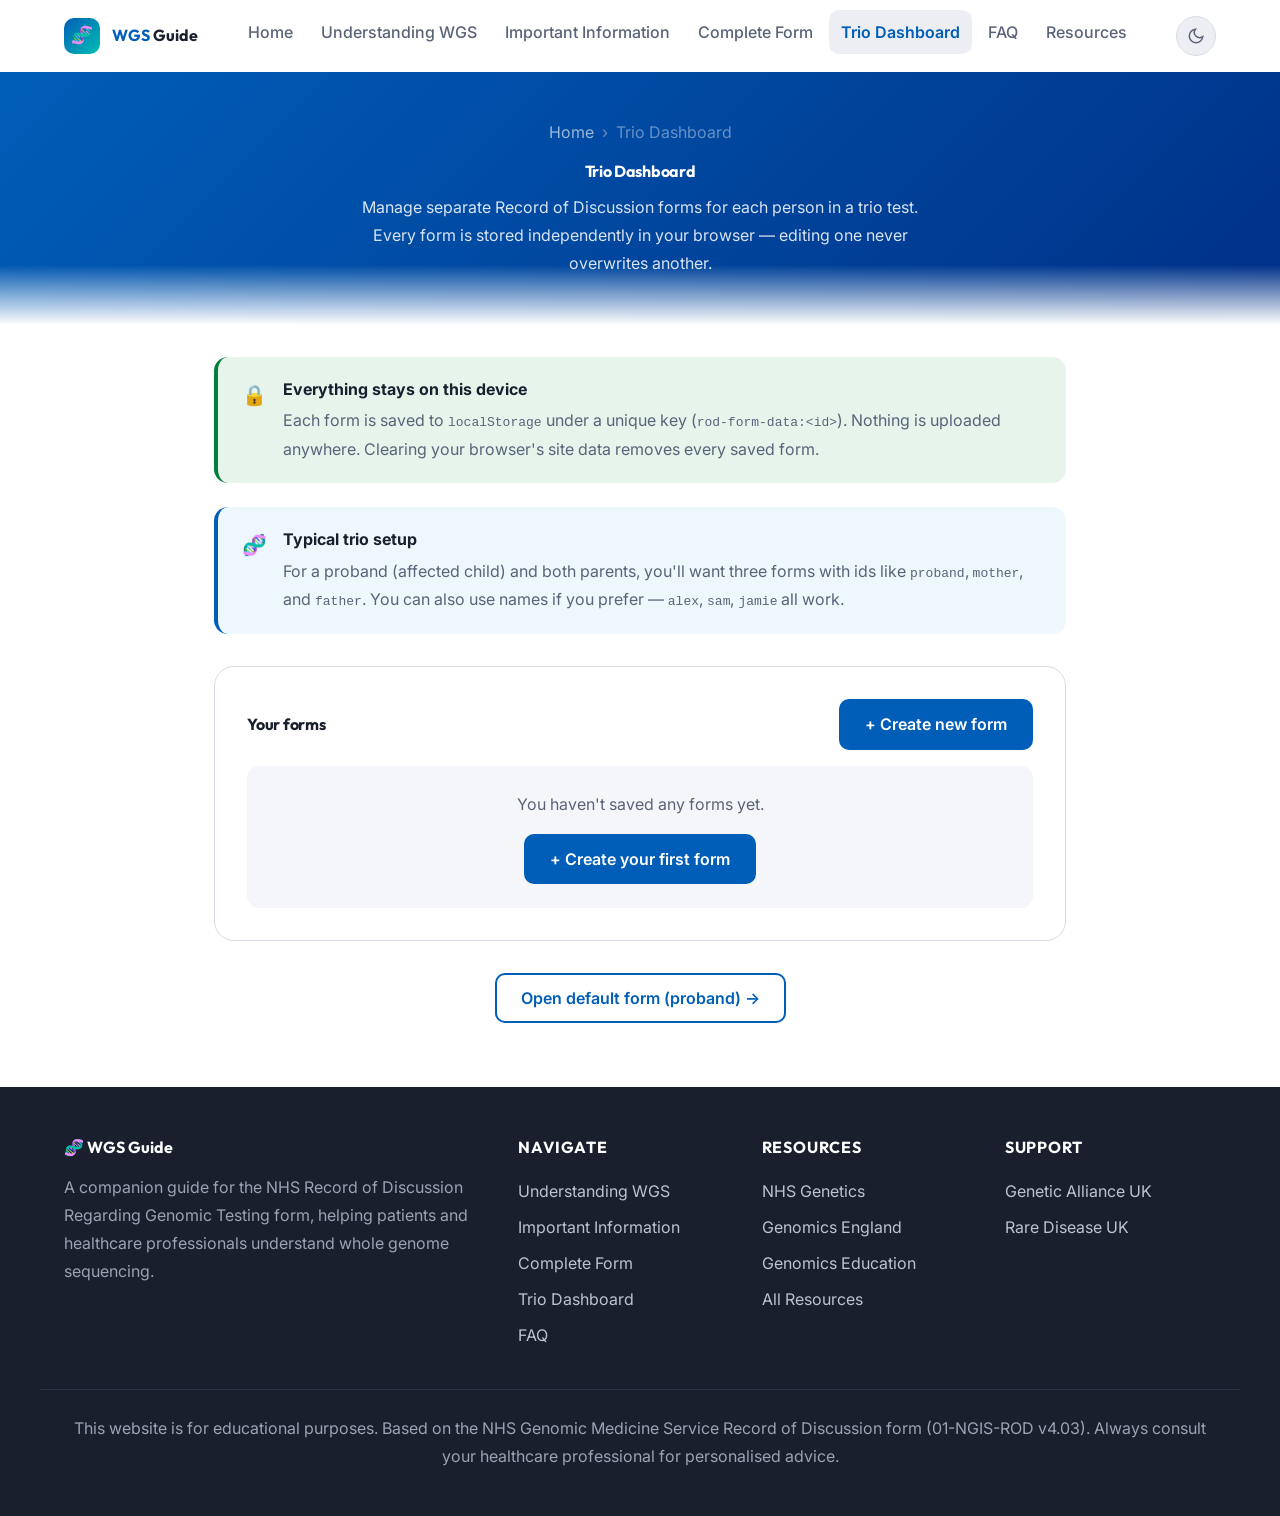
==== dashboard.html @ 75a2439d "Add trio dashboard with namespaced per-form localStorage Previously each family member's Record of D" ====
<!DOCTYPE html>
<html lang="en">
<head>
  <meta charset="UTF-8">
  <meta name="viewport" content="width=device-width, initial-scale=1.0">
  <title>Trio Dashboard — WGS Guide</title>
  <meta name="description" content="Manage multiple Record of Discussion forms for a trio test. Each family member can have their own independent form stored only in your browser.">
  <link rel="stylesheet" href="css/design-system.css">
  <link rel="stylesheet" href="css/components.css">
  <link rel="stylesheet" href="css/pages.css">
  <link rel="icon" type="image/svg+xml" href="data:image/svg+xml,<svg xmlns='http://www.w3.org/2000/svg' viewBox='0 0 100 100'><text y='.9em' font-size='90'>🧬</text></svg>">
</head>
<body>
  <a href="#main" class="skip-to-content">Skip to main content</a>
  <div id="site-nav"></div>

  <main id="main">
    <div class="page-header">
      <div class="page-header__content">
        <div class="breadcrumb"><a href="index.html">Home</a><span>›</span><span>Trio Dashboard</span></div>
        <h1>Trio Dashboard</h1>
        <p>Manage separate Record of Discussion forms for each person in a trio test. Every form is stored independently in your browser — editing one never overwrites another.</p>
      </div>
    </div>

    <div class="container" style="padding-top:var(--space-8);padding-bottom:var(--space-16);max-width:900px">

      <div class="alert alert--success mb-6">
        <div class="alert__icon">🔒</div>
        <div class="alert__content">
          <div class="alert__title">Everything stays on this device</div>
          <p class="alert__text" style="margin-bottom:0">Each form is saved to <code>localStorage</code> under a unique key (<code>rod-form-data:&lt;id&gt;</code>). Nothing is uploaded anywhere. Clearing your browser's site data removes every saved form.</p>
        </div>
      </div>

      <div class="alert alert--info mb-6">
        <div class="alert__icon">🧬</div>
        <div class="alert__content">
          <div class="alert__title">Typical trio setup</div>
          <p class="alert__text" style="margin-bottom:0">For a proband (affected child) and both parents, you'll want three forms with ids like <code>proband</code>, <code>mother</code>, and <code>father</code>. You can also use names if you prefer — <code>alex</code>, <code>sam</code>, <code>jamie</code> all work.</p>
        </div>
      </div>

      <div class="form-section" style="margin-top:var(--space-8)">
        <div style="display:flex;justify-content:space-between;align-items:center;flex-wrap:wrap;gap:var(--space-4);margin-bottom:var(--space-4)">
          <h2 style="margin:0">Your forms</h2>
          <button class="btn btn--primary" id="create-form-btn">+ Create new form</button>
        </div>

        <div id="dashboard-empty" style="display:none;padding:var(--space-6);background:var(--surface-secondary);border-radius:12px;text-align:center">
          <p style="margin-bottom:var(--space-4);color:var(--text-secondary)">You haven't saved any forms yet.</p>
          <button class="btn btn--primary" id="create-form-btn-empty">+ Create your first form</button>
        </div>

        <div id="dashboard-list" class="dashboard-list"></div>
      </div>

      <div style="margin-top:var(--space-8);text-align:center">
        <a href="form.html" class="btn btn--secondary">Open default form (proband) →</a>
      </div>
    </div>
  </main>

  <div id="site-footer"></div>

  <script src="js/chrome.js"></script>
  <script src="js/app.js"></script>
  <script src="js/persistence.js"></script>
  <script src="js/dashboard.js"></script>
</body>
</html>
---- css/design-system.css ----
/* WGS Record of Discussion — Design System */
@import url('https://fonts.googleapis.com/css2?family=Inter:wght@300;400;500;600;700&family=Outfit:wght@400;500;600;700;800&display=swap');

:root {
  --color-primary-900:#001141;--color-primary-800:#003087;--color-primary-700:#004098;
  --color-primary-600:#005EB8;--color-primary-500:#0072CE;--color-primary-400:#41B6E6;
  --color-primary-300:#7FCBEA;--color-primary-200:#B2DFF0;--color-primary-100:#D9F0F8;
  --color-primary-50:#EDF7FC;
  --color-secondary-600:#009E94;--color-secondary-500:#00BFB3;--color-secondary-400:#33CFC5;
  --color-secondary-200:#99EFE9;--color-secondary-100:#CCF7F4;--color-secondary-50:#E6FBF9;
  --color-success:#007F3B;--color-success-bg:#E6F4EC;
  --color-warning:#FFB81C;--color-warning-bg:#FFF8E6;
  --color-danger:#D5281B;--color-danger-bg:#FBEAE9;
  --color-info:#005EB8;--color-info-bg:#EDF7FC;
  --color-neutral-950:#0B0F19;--color-neutral-900:#1A1F2E;--color-neutral-800:#2D3348;
  --color-neutral-700:#424A60;--color-neutral-600:#5A6378;--color-neutral-500:#768192;
  --color-neutral-400:#9AA3B2;--color-neutral-300:#BCC3CF;--color-neutral-200:#D8DCE5;
  --color-neutral-100:#ECEEF3;--color-neutral-50:#F5F6F9;--color-neutral-25:#FAFAFC;
  --surface-primary:#FFFFFF;--surface-secondary:var(--color-neutral-50);
  --surface-tertiary:var(--color-neutral-100);
  --surface-glass:rgba(255,255,255,0.72);--surface-glass-border:rgba(255,255,255,0.3);
  --surface-overlay:rgba(11,15,25,0.5);
  --text-primary:var(--color-neutral-900);--text-secondary:var(--color-neutral-600);
  --text-tertiary:var(--color-neutral-500);--text-inverse:#FFFFFF;
  --text-link:var(--color-primary-600);--text-link-hover:var(--color-primary-800);
  --font-heading:'Outfit',system-ui,-apple-system,sans-serif;
  --font-body:'Inter',system-ui,-apple-system,sans-serif;
  --text-xs:clamp(0.7rem,0.66rem+0.2vw,0.75rem);
  --text-sm:clamp(0.8rem,0.74rem+0.3vw,0.875rem);
  --text-base:clamp(0.9rem,0.84rem+0.3vw,1rem);
  --text-lg:clamp(1rem,0.92rem+0.4vw,1.125rem);
  --text-xl:clamp(1.15rem,1.02rem+0.65vw,1.25rem);
  --text-2xl:clamp(1.3rem,1.1rem+1vw,1.5rem);
  --text-3xl:clamp(1.6rem,1.3rem+1.5vw,1.875rem);
  --text-4xl:clamp(2rem,1.5rem+2.5vw,2.5rem);
  --text-5xl:clamp(2.4rem,1.6rem+4vw,3.5rem);
  --leading-tight:1.2;--leading-snug:1.35;--leading-normal:1.6;--leading-relaxed:1.75;
  --space-1:0.25rem;--space-2:0.5rem;--space-3:0.75rem;--space-4:1rem;
  --space-5:1.25rem;--space-6:1.5rem;--space-8:2rem;--space-10:2.5rem;
  --space-12:3rem;--space-16:4rem;--space-20:5rem;--space-24:6rem;
  --radius-sm:6px;--radius-md:10px;--radius-lg:14px;--radius-xl:20px;
  --radius-2xl:28px;--radius-full:9999px;
  --shadow-sm:0 1px 3px rgba(11,15,25,0.08),0 1px 2px rgba(11,15,25,0.04);
  --shadow-md:0 4px 6px -1px rgba(11,15,25,0.08),0 2px 4px rgba(11,15,25,0.04);
  --shadow-lg:0 10px 15px -3px rgba(11,15,25,0.08),0 4px 6px rgba(11,15,25,0.04);
  --shadow-xl:0 20px 25px -5px rgba(11,15,25,0.1),0 8px 10px rgba(11,15,25,0.04);
  --shadow-glow:0 0 30px rgba(0,94,184,0.15);
  --shadow-glow-teal:0 0 30px rgba(0,191,179,0.15);
  --ease-out:cubic-bezier(0.16,1,0.3,1);--ease-spring:cubic-bezier(0.34,1.56,0.64,1);
  --duration-fast:150ms;--duration-normal:250ms;--duration-slow:400ms;--duration-slower:600ms;
  --z-sticky:20;--z-fixed:30;--z-overlay:40;--z-modal:50;--z-toast:60;
  --container-xl:1200px;--container-md:768px;--container-2xl:1400px;
  --nav-height:72px;
}

[data-theme="dark"]{
  --surface-primary:var(--color-neutral-950);--surface-secondary:var(--color-neutral-900);
  --surface-tertiary:var(--color-neutral-800);
  --surface-glass:rgba(26,31,46,0.8);--surface-glass-border:rgba(66,74,96,0.4);
  --text-primary:var(--color-neutral-50);--text-secondary:var(--color-neutral-400);
  --text-tertiary:var(--color-neutral-500);
  --text-link:var(--color-primary-400);--text-link-hover:var(--color-primary-300);
  --shadow-lg:0 10px 15px -3px rgba(0,0,0,0.3),0 4px 6px rgba(0,0,0,0.2);
  --shadow-xl:0 20px 25px -5px rgba(0,0,0,0.4),0 8px 10px rgba(0,0,0,0.2);
  --shadow-glow:0 0 40px rgba(65,182,230,0.15);
  --color-success-bg:rgba(0,127,59,0.15);--color-warning-bg:rgba(255,184,28,0.12);
  --color-danger-bg:rgba(213,40,27,0.12);--color-info-bg:rgba(0,94,184,0.12);
}

*,*::before,*::after{box-sizing:border-box;margin:0;padding:0}
html{scroll-behavior:smooth;-webkit-text-size-adjust:100%;scroll-padding-top:calc(var(--nav-height)+var(--space-4))}
body{font-family:var(--font-body);font-size:var(--text-base);line-height:var(--leading-normal);
  color:var(--text-primary);background:var(--surface-primary);-webkit-font-smoothing:antialiased;
  min-height:100vh;overflow-x:hidden;transition:background var(--duration-slow) var(--ease-out),color var(--duration-slow) var(--ease-out)}

h1,h2,h3,h4,h5,h6{font-family:var(--font-heading);line-height:var(--leading-tight);font-weight:700}
h1{font-size:var(--text-5xl);letter-spacing:-0.02em}
h2{font-size:var(--text-4xl);letter-spacing:-0.015em}
h3{font-size:var(--text-3xl);letter-spacing:-0.01em}
h4{font-size:var(--text-2xl)}h5{font-size:var(--text-xl)}
h6{font-size:var(--text-lg);font-weight:600}
p{margin-bottom:var(--space-4);line-height:var(--leading-relaxed)}
a{color:var(--text-link);text-decoration:none;transition:color var(--duration-fast) var(--ease-out)}
a:hover{color:var(--text-link-hover);text-decoration:underline}
a:focus-visible{outline:3px solid var(--color-primary-400);outline-offset:2px;border-radius:var(--radius-sm)}
strong,b{font-weight:600}small{font-size:var(--text-sm)}
ul,ol{padding-left:var(--space-6);margin-bottom:var(--space-4)}
li{margin-bottom:var(--space-2);line-height:var(--leading-relaxed)}
img{max-width:100%;height:auto;display:block}

.container{width:100%;max-width:var(--container-xl);margin:0 auto;padding:0 var(--space-6)}
.container--narrow{max-width:var(--container-md)}
.section{padding:var(--space-16) 0}.section--lg{padding:var(--space-24) 0}
.section--sm{padding:var(--space-8) 0}
.flex{display:flex}.flex-col{flex-direction:column}.flex-wrap{flex-wrap:wrap}
.items-center{align-items:center}.justify-center{justify-content:center}
.justify-between{justify-content:space-between}
.gap-2{gap:var(--space-2)}.gap-3{gap:var(--space-3)}.gap-4{gap:var(--space-4)}
.gap-6{gap:var(--space-6)}.gap-8{gap:var(--space-8)}
.grid{display:grid}.grid-2{grid-template-columns:repeat(2,1fr)}
.grid-3{grid-template-columns:repeat(3,1fr)}.grid-4{grid-template-columns:repeat(4,1fr)}
@media(max-width:768px){.grid-2,.grid-3,.grid-4{grid-template-columns:1fr}}
@media(min-width:769px) and (max-width:1024px){.grid-3,.grid-4{grid-template-columns:repeat(2,1fr)}}
.text-center{text-align:center}.text-muted{color:var(--text-secondary)}
.text-accent{color:var(--color-primary-600)}
[data-theme="dark"] .text-accent{color:var(--color-primary-400)}
.mt-4{margin-top:var(--space-4)}.mt-6{margin-top:var(--space-6)}.mt-8{margin-top:var(--space-8)}
.mb-2{margin-bottom:var(--space-2)}.mb-4{margin-bottom:var(--space-4)}
.mb-6{margin-bottom:var(--space-6)}.mb-8{margin-bottom:var(--space-8)}
.sr-only{position:absolute;width:1px;height:1px;padding:0;margin:-1px;overflow:hidden;clip:rect(0,0,0,0);white-space:nowrap;border-width:0}

::selection{background:var(--color-primary-200);color:var(--color-primary-900)}
[data-theme="dark"] ::selection{background:var(--color-primary-800);color:var(--color-primary-100)}

@keyframes fadeInUp{from{opacity:0;transform:translateY(20px)}to{opacity:1;transform:translateY(0)}}
@keyframes fadeIn{from{opacity:0}to{opacity:1}}
@keyframes scaleIn{from{opacity:0;transform:scale(0.95)}to{opacity:1;transform:scale(1)}}
@keyframes pulse{0%,100%{opacity:1}50%{opacity:0.5}}
@keyframes float{0%,100%{transform:translateY(0)}50%{transform:translateY(-8px)}}
@keyframes spin{from{transform:rotate(0deg)}to{transform:rotate(360deg)}}

.animate-on-scroll{opacity:0;transform:translateY(24px);transition:opacity var(--duration-slower) var(--ease-out),transform var(--duration-slower) var(--ease-out)}
.animate-on-scroll.is-visible{opacity:1;transform:translateY(0)}
.animate-on-scroll.delay-1{transition-delay:100ms}.animate-on-scroll.delay-2{transition-delay:200ms}
.animate-on-scroll.delay-3{transition-delay:300ms}.animate-on-scroll.delay-4{transition-delay:400ms}

.skip-to-content{position:absolute;top:-100%;left:var(--space-4);padding:var(--space-3) var(--space-6);
  background:var(--color-primary-600);color:var(--text-inverse);font-weight:600;
  border-radius:0 0 var(--radius-md) var(--radius-md);z-index:var(--z-toast);transition:top var(--duration-fast) var(--ease-out)}
.skip-to-content:focus{top:0;outline:none}

@media print{
  body{background:white;color:black;font-size:11pt}
  .nav,.theme-toggle,.skip-to-content,footer{display:none!important}
  .container{max-width:100%;padding:0}.section{padding:1rem 0}
}

/* Respect users who have asked the OS to reduce motion. */
@media (prefers-reduced-motion: reduce){
  *,*::before,*::after{
    animation-duration:0.001ms!important;
    animation-iteration-count:1!important;
    transition-duration:0.001ms!important;
    scroll-behavior:auto!important;
  }
  .animate-on-scroll{opacity:1!important;transform:none!important}
  .hero__particle,.dna-strand{animation:none!important}
  .hero__particles{display:none}
}
---- css/components.css ----
/* WGS Record of Discussion — Component Styles */

/* ============ NAVIGATION ============ */
.nav{position:sticky;top:0;z-index:var(--z-sticky);background:var(--surface-glass);
  backdrop-filter:blur(20px);-webkit-backdrop-filter:blur(20px);
  border-bottom:1px solid var(--surface-glass-border);height:var(--nav-height);
  transition:background var(--duration-normal) var(--ease-out),box-shadow var(--duration-normal) var(--ease-out)}
.nav.scrolled{box-shadow:var(--shadow-md)}
.nav__inner{display:flex;align-items:center;justify-content:space-between;height:100%;
  max-width:var(--container-xl);margin:0 auto;padding:0 var(--space-6)}
.nav__brand{display:flex;align-items:center;gap:var(--space-3);text-decoration:none}
.nav__brand-icon{width:36px;height:36px;background:linear-gradient(135deg,var(--color-primary-600),var(--color-secondary-500));
  border-radius:var(--radius-md);display:flex;align-items:center;justify-content:center;color:white;font-weight:800;font-size:1.1rem;font-family:var(--font-heading)}
.nav__brand-text{font-family:var(--font-heading);font-weight:700;font-size:var(--text-lg);color:var(--text-primary)}
.nav__brand-text span{color:var(--color-primary-600)}
[data-theme="dark"] .nav__brand-text span{color:var(--color-primary-400)}
.nav__links{display:flex;align-items:center;gap:var(--space-1);list-style:none;margin:0;padding:0}
.nav__link{display:block;padding:var(--space-2) var(--space-3);color:var(--text-secondary);
  font-size:var(--text-sm);font-weight:500;border-radius:var(--radius-md);
  transition:all var(--duration-fast) var(--ease-out);text-decoration:none}
.nav__link:hover,.nav__link.active{color:var(--text-primary);background:var(--surface-tertiary);text-decoration:none}
.nav__link.active{color:var(--color-primary-600);font-weight:600}
[data-theme="dark"] .nav__link.active{color:var(--color-primary-400)}
.nav__actions{display:flex;align-items:center;gap:var(--space-3)}
.nav__hamburger{display:none;background:none;border:none;cursor:pointer;padding:var(--space-2);
  color:var(--text-primary);border-radius:var(--radius-md)}
.nav__hamburger svg{width:24px;height:24px}
@media(max-width:768px){
  .nav__links{position:fixed;top:var(--nav-height);left:0;right:0;bottom:0;background:var(--surface-primary);
    flex-direction:column;padding:var(--space-6);gap:var(--space-2);
    transform:translateX(100%);transition:transform var(--duration-normal) var(--ease-out);z-index:var(--z-overlay)}
  .nav__links.open{transform:translateX(0)}
  .nav__link{font-size:var(--text-lg);padding:var(--space-3) var(--space-4)}
  .nav__hamburger{display:flex}
}

/* ============ THEME TOGGLE ============ */
.theme-toggle{background:var(--surface-tertiary);border:1px solid var(--color-neutral-200);
  border-radius:var(--radius-full);padding:var(--space-2);cursor:pointer;display:flex;align-items:center;
  justify-content:center;width:40px;height:40px;transition:all var(--duration-fast) var(--ease-out);color:var(--text-secondary)}
.theme-toggle:hover{background:var(--color-primary-100);color:var(--color-primary-600);border-color:var(--color-primary-200)}
[data-theme="dark"] .theme-toggle{border-color:var(--color-neutral-700)}
[data-theme="dark"] .theme-toggle:hover{background:var(--color-primary-900);color:var(--color-primary-400);border-color:var(--color-primary-800)}
.theme-toggle svg{width:18px;height:18px}
.theme-toggle .icon-sun{display:none}
.theme-toggle .icon-moon{display:block}
[data-theme="dark"] .theme-toggle .icon-sun{display:block}
[data-theme="dark"] .theme-toggle .icon-moon{display:none}

/* ============ BUTTONS ============ */
.btn{display:inline-flex;align-items:center;justify-content:center;gap:var(--space-2);
  font-family:var(--font-body);font-weight:600;font-size:var(--text-sm);
  padding:var(--space-3) var(--space-6);border-radius:var(--radius-md);border:2px solid transparent;
  cursor:pointer;text-decoration:none;transition:all var(--duration-normal) var(--ease-out);
  line-height:1.4;white-space:nowrap}
.btn:hover{text-decoration:none;transform:translateY(-1px)}
.btn:active{transform:translateY(0)}
.btn svg{width:18px;height:18px;flex-shrink:0}
.btn--primary{background:var(--color-primary-600);color:var(--text-inverse);border-color:var(--color-primary-600)}
.btn--primary:hover{background:var(--color-primary-700);border-color:var(--color-primary-700);box-shadow:var(--shadow-lg),var(--shadow-glow);color:white}
.btn--secondary{background:transparent;color:var(--color-primary-600);border-color:var(--color-primary-600)}
.btn--secondary:hover{background:var(--color-primary-50);color:var(--color-primary-700)}
[data-theme="dark"] .btn--secondary{color:var(--color-primary-400);border-color:var(--color-primary-400)}
[data-theme="dark"] .btn--secondary:hover{background:rgba(0,94,184,0.15)}
.btn--ghost{background:transparent;color:var(--text-secondary);border-color:transparent}
.btn--ghost:hover{color:var(--text-primary);background:var(--surface-tertiary)}
.btn--danger{background:var(--color-danger);color:white;border-color:var(--color-danger)}
.btn--danger:hover{background:#b81f14;border-color:#b81f14}
.btn--lg{padding:var(--space-4) var(--space-8);font-size:var(--text-base);border-radius:var(--radius-lg)}
.btn--sm{padding:var(--space-2) var(--space-4);font-size:var(--text-xs)}
.btn--icon{width:40px;height:40px;padding:0;border-radius:var(--radius-md)}
.btn--block{width:100%}

/* ============ CARDS ============ */
.card{background:var(--surface-primary);border:1px solid var(--color-neutral-200);
  border-radius:var(--radius-lg);padding:var(--space-6);transition:all var(--duration-normal) var(--ease-out)}
.card:hover{box-shadow:var(--shadow-lg);transform:translateY(-2px)}
[data-theme="dark"] .card{border-color:var(--color-neutral-800)}
.card--glass{background:var(--surface-glass);backdrop-filter:blur(16px);-webkit-backdrop-filter:blur(16px);
  border:1px solid var(--surface-glass-border)}
.card--interactive{cursor:pointer}
.card--interactive:hover{border-color:var(--color-primary-400);box-shadow:var(--shadow-lg),var(--shadow-glow)}
.card__icon{width:48px;height:48px;border-radius:var(--radius-md);display:flex;align-items:center;
  justify-content:center;font-size:1.5rem;margin-bottom:var(--space-4)}
.card__icon--blue{background:var(--color-primary-100);color:var(--color-primary-600)}
.card__icon--teal{background:var(--color-secondary-100);color:var(--color-secondary-600)}
.card__icon--amber{background:var(--color-warning-bg);color:var(--color-warning)}
.card__icon--red{background:var(--color-danger-bg);color:var(--color-danger)}
[data-theme="dark"] .card__icon--blue{background:rgba(0,94,184,0.2)}
[data-theme="dark"] .card__icon--teal{background:rgba(0,191,179,0.2)}
.card__title{font-family:var(--font-heading);font-size:var(--text-xl);font-weight:700;margin-bottom:var(--space-2)}
.card__desc{color:var(--text-secondary);font-size:var(--text-sm);line-height:var(--leading-relaxed);margin-bottom:0}

/* ============ ACCORDION ============ */
.accordion{border:1px solid var(--color-neutral-200);border-radius:var(--radius-lg);overflow:hidden;
  margin-bottom:var(--space-4);transition:border-color var(--duration-normal) var(--ease-out)}
[data-theme="dark"] .accordion{border-color:var(--color-neutral-800)}
.accordion.open{border-color:var(--color-primary-400);box-shadow:var(--shadow-glow)}
.accordion__header{display:flex;align-items:center;justify-content:space-between;padding:var(--space-5) var(--space-6);
  cursor:pointer;background:var(--surface-secondary);border:none;width:100%;text-align:left;
  font-family:var(--font-body);font-size:var(--text-base);font-weight:600;color:var(--text-primary);
  transition:background var(--duration-fast) var(--ease-out);gap:var(--space-4)}
.accordion__header:hover{background:var(--surface-tertiary)}
.accordion__chevron{width:20px;height:20px;transition:transform var(--duration-normal) var(--ease-out);
  flex-shrink:0;color:var(--text-tertiary)}
.accordion.open .accordion__chevron{transform:rotate(180deg);color:var(--color-primary-600)}
.accordion__body{max-height:0;overflow:hidden;transition:max-height var(--duration-slow) var(--ease-out)}
.accordion.open .accordion__body{max-height:2000px}
.accordion__content{padding:var(--space-4) var(--space-6) var(--space-6);color:var(--text-secondary);
  line-height:var(--leading-relaxed);font-size:var(--text-sm)}
.accordion__content p:last-child{margin-bottom:0}
.accordion__number{width:32px;height:32px;border-radius:var(--radius-full);
  background:var(--color-primary-100);color:var(--color-primary-600);display:flex;
  align-items:center;justify-content:center;font-weight:700;font-size:var(--text-sm);flex-shrink:0}
[data-theme="dark"] .accordion__number{background:rgba(0,94,184,0.2);color:var(--color-primary-400)}

/* ============ ALERT BANNERS ============ */
.alert{display:flex;gap:var(--space-4);padding:var(--space-5) var(--space-6);border-radius:var(--radius-lg);
  border-left:4px solid;margin-bottom:var(--space-6)}
.alert--info{background:var(--color-info-bg);border-color:var(--color-info)}
.alert--warning{background:var(--color-warning-bg);border-color:var(--color-warning)}
.alert--danger{background:var(--color-danger-bg);border-color:var(--color-danger)}
.alert--success{background:var(--color-success-bg);border-color:var(--color-success)}
.alert__icon{font-size:1.25rem;flex-shrink:0;margin-top:2px}
.alert__content{flex:1}
.alert__title{font-weight:700;font-size:var(--text-base);margin-bottom:var(--space-1)}
.alert__text{font-size:var(--text-sm);color:var(--text-secondary);margin-bottom:0}
.alert__text:last-child{margin-bottom:0}

/* ============ VIDEO PLACEHOLDER ============ */
.video-placeholder{position:relative;width:100%;padding-top:56.25%;border-radius:var(--radius-lg);
  overflow:hidden;background:linear-gradient(135deg,var(--color-primary-900),var(--color-neutral-800));
  cursor:pointer;margin:var(--space-4) 0;transition:all var(--duration-normal) var(--ease-out)}
.video-placeholder:hover{box-shadow:var(--shadow-xl);transform:scale(1.01)}
.video-placeholder__overlay{position:absolute;inset:0;display:flex;flex-direction:column;
  align-items:center;justify-content:center;gap:var(--space-3)}
.video-placeholder__play{width:64px;height:64px;border-radius:var(--radius-full);
  background:rgba(255,255,255,0.2);backdrop-filter:blur(8px);display:flex;align-items:center;
  justify-content:center;border:2px solid rgba(255,255,255,0.3);
  transition:all var(--duration-normal) var(--ease-out)}
.video-placeholder:hover .video-placeholder__play{background:var(--color-primary-600);border-color:var(--color-primary-600);transform:scale(1.1)}
.video-placeholder__play svg{width:28px;height:28px;color:white;margin-left:3px}
.video-placeholder__label{color:rgba(255,255,255,0.8);font-size:var(--text-sm);font-weight:500}
.video-placeholder iframe{position:absolute;inset:0;width:100%;height:100%;border:none}

/* ============ STEP INDICATOR ============ */
.steps{display:flex;align-items:center;justify-content:center;gap:0;margin-bottom:var(--space-8);padding:0 var(--space-4)}
.step{display:flex;align-items:center;gap:var(--space-3)}
.step__circle{width:40px;height:40px;border-radius:var(--radius-full);display:flex;align-items:center;
  justify-content:center;font-weight:700;font-size:var(--text-sm);border:2px solid var(--color-neutral-300);
  color:var(--text-tertiary);background:var(--surface-primary);transition:all var(--duration-normal) var(--ease-out);flex-shrink:0}
.step.active .step__circle{border-color:var(--color-primary-600);background:var(--color-primary-600);color:white;box-shadow:var(--shadow-glow)}
.step.completed .step__circle{border-color:var(--color-success);background:var(--color-success);color:white}
.step__label{font-size:var(--text-sm);font-weight:500;color:var(--text-tertiary);
  transition:color var(--duration-normal) var(--ease-out);white-space:nowrap}
.step.active .step__label{color:var(--text-primary);font-weight:600}
.step.completed .step__label{color:var(--color-success)}
.step__connector{width:60px;height:2px;background:var(--color-neutral-200);margin:0 var(--space-2);flex-shrink:0}
.step.completed+.step__connector,.step__connector.completed{background:var(--color-success)}
@media(max-width:640px){.step__label{display:none}.step__connector{width:30px}}

/* ============ FORM ELEMENTS ============ */
.form-group{margin-bottom:var(--space-5)}
.form-label{display:block;font-weight:600;font-size:var(--text-sm);color:var(--text-primary);margin-bottom:var(--space-2)}
.form-label .required{color:var(--color-danger);margin-left:2px}
.form-input,.form-select,.form-textarea{width:100%;padding:var(--space-3) var(--space-4);
  font-family:var(--font-body);font-size:var(--text-base);color:var(--text-primary);
  background:var(--surface-primary);border:2px solid var(--color-neutral-200);
  border-radius:var(--radius-md);transition:all var(--duration-fast) var(--ease-out);outline:none}
.form-input:focus,.form-select:focus,.form-textarea:focus{border-color:var(--color-primary-500);box-shadow:0 0 0 3px var(--color-primary-100)}
[data-theme="dark"] .form-input,[data-theme="dark"] .form-select,[data-theme="dark"] .form-textarea{
  border-color:var(--color-neutral-700);background:var(--color-neutral-900)}
[data-theme="dark"] .form-input:focus,[data-theme="dark"] .form-select:focus{border-color:var(--color-primary-400);box-shadow:0 0 0 3px rgba(65,182,230,0.15)}
.form-input.error,.form-select.error{border-color:var(--color-danger);animation:shake 0.4s ease}
.form-hint{font-size:var(--text-xs);color:var(--text-tertiary);margin-top:var(--space-1)}
.form-error{font-size:var(--text-xs);color:var(--color-danger);margin-top:var(--space-1);display:none}
.form-input.error~.form-error{display:block}
.form-textarea{resize:vertical;min-height:100px}
@keyframes shake{0%,100%{transform:translateX(0)}20%,60%{transform:translateX(-4px)}40%,80%{transform:translateX(4px)}}

/* Checkbox / Radio */
.form-check{display:flex;align-items:flex-start;gap:var(--space-3);cursor:pointer;padding:var(--space-3) 0}
.form-check input[type="checkbox"],.form-check input[type="radio"]{appearance:none;width:22px;height:22px;
  border:2px solid var(--color-neutral-300);border-radius:var(--radius-sm);cursor:pointer;flex-shrink:0;
  position:relative;transition:all var(--duration-fast) var(--ease-out);background:var(--surface-primary);margin-top:1px}
.form-check input[type="radio"]{border-radius:var(--radius-full)}
.form-check input[type="checkbox"]:checked{background:var(--color-primary-600);border-color:var(--color-primary-600)}
.form-check input[type="checkbox"]:checked::after{content:'✓';position:absolute;inset:0;display:flex;
  align-items:center;justify-content:center;color:white;font-size:14px;font-weight:700}
.form-check input[type="radio"]:checked{border-color:var(--color-primary-600);border-width:6px}
.form-check__label{font-size:var(--text-sm);color:var(--text-primary);line-height:var(--leading-relaxed);cursor:pointer}
.form-check__label a{text-decoration:underline}

/* ============ SIGNATURE PAD ============ */
.signature-pad{border:2px dashed var(--color-neutral-300);border-radius:var(--radius-lg);
  padding:var(--space-2);background:var(--surface-secondary);position:relative}
.signature-pad canvas{width:100%;height:150px;cursor:crosshair;border-radius:var(--radius-md);display:block;touch-action:none}
.signature-pad__actions{display:flex;justify-content:flex-end;gap:var(--space-2);margin-top:var(--space-2)}
.signature-pad__label{position:absolute;top:50%;left:50%;transform:translate(-50%,-50%);
  color:var(--text-tertiary);font-size:var(--text-sm);pointer-events:none;transition:opacity var(--duration-fast)}
.signature-pad.has-signature .signature-pad__label{opacity:0}

/* ============ CHAT / FAQ ============ */
.chat{display:flex;flex-direction:column;height:calc(100vh - var(--nav-height) - 200px);min-height:500px;
  border:1px solid var(--color-neutral-200);border-radius:var(--radius-xl);overflow:hidden;background:var(--surface-primary)}
[data-theme="dark"] .chat{border-color:var(--color-neutral-800)}
.chat__messages{flex:1;overflow-y:auto;padding:var(--space-6);display:flex;flex-direction:column;gap:var(--space-4)}
.chat__bubble{max-width:85%;padding:var(--space-4) var(--space-5);border-radius:var(--radius-lg);
  font-size:var(--text-sm);line-height:var(--leading-relaxed);animation:fadeInUp var(--duration-normal) var(--ease-out)}
.chat__bubble--bot{background:var(--surface-secondary);color:var(--text-primary);align-self:flex-start;
  border-bottom-left-radius:var(--radius-sm)}
.chat__bubble--user{background:var(--color-primary-600);color:white;align-self:flex-end;
  border-bottom-right-radius:var(--radius-sm)}
.chat__bubble--bot .chat__source{font-size:var(--text-xs);color:var(--text-tertiary);margin-top:var(--space-2);
  padding-top:var(--space-2);border-top:1px solid var(--color-neutral-200)}
[data-theme="dark"] .chat__bubble--bot .chat__source{border-color:var(--color-neutral-700)}
.chat__typing{display:flex;gap:4px;padding:var(--space-4) var(--space-5);align-self:flex-start}
.chat__typing-dot{width:8px;height:8px;border-radius:50%;background:var(--color-neutral-400);animation:pulse 1.4s infinite}
.chat__typing-dot:nth-child(2){animation-delay:0.2s}
.chat__typing-dot:nth-child(3){animation-delay:0.4s}
.chat__input-area{display:flex;gap:var(--space-3);padding:var(--space-4) var(--space-6);
  border-top:1px solid var(--color-neutral-200);background:var(--surface-secondary)}
[data-theme="dark"] .chat__input-area{border-color:var(--color-neutral-800)}
.chat__input{flex:1;border:2px solid var(--color-neutral-200);border-radius:var(--radius-full);
  padding:var(--space-3) var(--space-5);font-family:var(--font-body);font-size:var(--text-sm);
  color:var(--text-primary);background:var(--surface-primary);outline:none;
  transition:border-color var(--duration-fast)}
.chat__input:focus{border-color:var(--color-primary-500)}
.chat__chips{display:flex;flex-wrap:wrap;gap:var(--space-2);padding:0 var(--space-6) var(--space-4)}
.chat__chip{padding:var(--space-2) var(--space-4);background:var(--color-primary-50);
  color:var(--color-primary-600);border-radius:var(--radius-full);font-size:var(--text-xs);
  font-weight:500;cursor:pointer;border:1px solid var(--color-primary-200);
  transition:all var(--duration-fast) var(--ease-out);white-space:nowrap}
.chat__chip:hover{background:var(--color-primary-100);border-color:var(--color-primary-400)}
[data-theme="dark"] .chat__chip{background:rgba(0,94,184,0.15);border-color:rgba(0,94,184,0.3);color:var(--color-primary-400)}

/* ============ RESOURCE CARD ============ */
.resource-card{display:flex;align-items:flex-start;gap:var(--space-4);padding:var(--space-5);
  border:1px solid var(--color-neutral-200);border-radius:var(--radius-lg);
  transition:all var(--duration-normal) var(--ease-out);text-decoration:none;color:inherit}
.resource-card:hover{border-color:var(--color-primary-400);box-shadow:var(--shadow-md);text-decoration:none;transform:translateY(-2px)}
[data-theme="dark"] .resource-card{border-color:var(--color-neutral-800)}
.resource-card__icon{width:44px;height:44px;border-radius:var(--radius-md);display:flex;
  align-items:center;justify-content:center;font-size:1.25rem;flex-shrink:0;
  background:var(--color-primary-100);color:var(--color-primary-600)}
[data-theme="dark"] .resource-card__icon{background:rgba(0,94,184,0.2)}
.resource-card__content{flex:1;min-width:0}
.resource-card__title{font-weight:700;font-size:var(--text-sm);margin-bottom:var(--space-1);color:var(--text-primary)}
.resource-card__desc{font-size:var(--text-xs);color:var(--text-secondary);line-height:var(--leading-relaxed);margin-bottom:0}
.resource-card__badge{font-size:var(--text-xs);font-weight:600;padding:2px var(--space-2);
  border-radius:var(--radius-full);background:var(--color-primary-100);color:var(--color-primary-600);white-space:nowrap}

/* ============ FOOTER ============ */
.footer{background:var(--color-neutral-900);color:var(--color-neutral-400);padding:var(--space-12) 0 var(--space-8)}
.footer a{color:var(--color-neutral-300)}
.footer a:hover{color:white}
.footer__inner{display:grid;grid-template-columns:2fr 1fr 1fr 1fr;gap:var(--space-8);
  max-width:var(--container-xl);margin:0 auto;padding:0 var(--space-6)}
@media(max-width:768px){.footer__inner{grid-template-columns:1fr}}
.footer__brand{font-family:var(--font-heading);font-size:var(--text-xl);font-weight:700;color:white;margin-bottom:var(--space-3)}
.footer__desc{font-size:var(--text-sm);line-height:var(--leading-relaxed);margin-bottom:0}
.footer__heading{font-family:var(--font-heading);font-weight:700;color:white;font-size:var(--text-sm);
  text-transform:uppercase;letter-spacing:0.05em;margin-bottom:var(--space-4)}
.footer__list{list-style:none;padding:0;margin:0}
.footer__list li{margin-bottom:var(--space-2)}
.footer__list a{font-size:var(--text-sm);transition:color var(--duration-fast)}
.footer__bottom{border-top:1px solid var(--color-neutral-800);margin-top:var(--space-8);
  padding-top:var(--space-6);text-align:center;font-size:var(--text-xs);
  max-width:var(--container-xl);margin-left:auto;margin-right:auto;padding-left:var(--space-6);padding-right:var(--space-6)}

/* ============ HERO ============ */
.hero{position:relative;overflow:hidden;padding:var(--space-24) 0;min-height:70vh;display:flex;align-items:center}
.hero__bg{position:absolute;inset:0;background:linear-gradient(135deg,var(--color-primary-900) 0%,var(--color-primary-800) 40%,var(--color-primary-600) 100%);z-index:0}
.hero__particles{position:absolute;inset:0;overflow:hidden;z-index:1}
.hero__particle{position:absolute;width:4px;height:4px;background:rgba(255,255,255,0.3);border-radius:50%;animation:float 6s ease-in-out infinite}
.hero__content{position:relative;z-index:2;max-width:var(--container-xl);margin:0 auto;padding:0 var(--space-6);
  display:grid;grid-template-columns:1fr 1fr;gap:var(--space-12);align-items:center}
@media(max-width:768px){.hero__content{grid-template-columns:1fr;text-align:center}}
.hero__text h1{color:white;margin-bottom:var(--space-6)}
.hero__text p{color:rgba(255,255,255,0.85);font-size:var(--text-lg);margin-bottom:var(--space-8)}
.hero__actions{display:flex;gap:var(--space-4);flex-wrap:wrap}
@media(max-width:768px){.hero__actions{justify-content:center}}
.hero__visual{display:flex;align-items:center;justify-content:center}
@media(max-width:768px){.hero__visual{display:none}}

/* DNA Helix Animation */
.dna-helix{width:200px;height:300px;position:relative;perspective:500px}
.dna-strand{position:absolute;width:100%;height:100%;animation:helixSpin 8s linear infinite}
@keyframes helixSpin{from{transform:rotateY(0)}to{transform:rotateY(360deg)}}
.dna-base{position:absolute;left:50%;width:80px;height:4px;transform:translateX(-50%);border-radius:2px}
.dna-base::before,.dna-base::after{content:'';position:absolute;width:12px;height:12px;border-radius:50%;top:-4px}
.dna-base::before{left:-6px;background:var(--color-primary-400)}
.dna-base::after{right:-6px;background:var(--color-secondary-400)}

/* ============ PAGE HEADER ============ */
.page-header{background:linear-gradient(135deg,var(--color-primary-900),var(--color-primary-700));
  padding:var(--space-16) 0 var(--space-12);position:relative;overflow:hidden}
.page-header::after{content:'';position:absolute;bottom:0;left:0;right:0;height:60px;
  background:linear-gradient(to bottom,transparent,var(--surface-primary))}
.page-header__content{position:relative;z-index:1;max-width:var(--container-xl);margin:0 auto;padding:0 var(--space-6)}
.page-header h1{color:white;margin-bottom:var(--space-4)}
.page-header p{color:rgba(255,255,255,0.8);font-size:var(--text-lg);max-width:700px}
.page-header .breadcrumb{display:flex;gap:var(--space-2);margin-bottom:var(--space-4);font-size:var(--text-sm)}
.page-header .breadcrumb a{color:rgba(255,255,255,0.6)}
.page-header .breadcrumb a:hover{color:white}
.page-header .breadcrumb span{color:rgba(255,255,255,0.4)}

/* ============ UNDERSTANDING CHECKBOX ============ */
.understand-check{display:flex;align-items:center;gap:var(--space-3);padding:var(--space-3) var(--space-4);
  background:var(--color-success-bg);border-radius:var(--radius-md);margin-top:var(--space-4);
  border:1px solid transparent;transition:all var(--duration-fast)}
.understand-check.checked{border-color:var(--color-success)}
.understand-check label{font-weight:600;font-size:var(--text-sm);color:var(--color-success);cursor:pointer}

/* ============ MOBILE-FIRST RESPONSIVE ============ */
@media(max-width:480px){
  /* Spacing & containers */
  .container{padding-left:var(--space-4);padding-right:var(--space-4)}
  .section{padding:var(--space-8) 0}
  .hero{padding:var(--space-12) 0;min-height:auto}
  .hero__text h1{font-size:1.6rem;margin-bottom:var(--space-4)}
  .hero__text p{font-size:var(--text-base);margin-bottom:var(--space-4)}
  .hero__actions{flex-direction:column;gap:var(--space-3)}
  .hero__actions .btn{width:100%;justify-content:center}

  /* Form page */
  .form-page{padding-left:var(--space-3)!important;padding-right:var(--space-3)!important}
  .form-section{padding:var(--space-5)}
  .form-section__title h3{font-size:var(--text-lg)}
  .form-nav{flex-direction:column;gap:var(--space-3)}
  .form-nav>div{width:100%;display:flex;flex-direction:column;gap:var(--space-2)}
  .form-nav .btn{width:100%;justify-content:center}

  /* Discussion points */
  .discussion-point__header{padding:var(--space-4)}
  .discussion-point__actions{flex-direction:column;gap:var(--space-2);padding:var(--space-3) var(--space-4)}

  /* Choice cards */
  .choice-card{padding:var(--space-4)}
  .choice-card__question{font-size:var(--text-base)}
  .choice-card__options{flex-direction:column;gap:var(--space-2)}
  .choice-btn{padding:var(--space-3)}

  /* Alerts */
  .alert{padding:var(--space-4);gap:var(--space-3)}
  .alert__title{font-size:var(--text-sm)}
  .alert__text{font-size:var(--text-xs)}

  /* Page header */
  .page-header{padding:var(--space-10) 0 var(--space-8)}
  .page-header h1{font-size:1.6rem}
  .page-header p{font-size:var(--text-base)}

  /* Cards */
  .card{padding:var(--space-4)}
  .card__title{font-size:var(--text-lg)}

  /* Chat / FAQ */
  .chat{height:60vh;min-height:400px}
  .chat__messages{padding:var(--space-4)}
  .chat__bubble{max-width:92%}
  .chat__chips{padding:0 var(--space-4) var(--space-3)}
  .chat__chip{font-size:0.7rem}
  .chat__input-area{padding:var(--space-3) var(--space-4)}
  .faq-search__input{font-size:var(--text-base);padding:var(--space-3) var(--space-4) var(--space-3) var(--space-10)}

  /* Signature pad */
  .signature-pad canvas{height:120px}

  /* Footer */
  .footer{padding:var(--space-8) 0 var(--space-6)}
  .footer__inner{gap:var(--space-6)}

  /* Accordion */
  .accordion__header{padding:var(--space-4);font-size:var(--text-sm)}
  .accordion__content{padding:var(--space-3) var(--space-4) var(--space-4)}

  /* HCP section */
  .hcp-section{padding:var(--space-5)}

  /* Resource cards */
  .resource-card{flex-direction:column;gap:var(--space-3)}
  .resource-card__icon{width:40px;height:40px;font-size:1.1rem}

  /* Better touch targets */
  .form-check{padding:var(--space-3) var(--space-2)}
  .form-check input[type="checkbox"],.form-check input[type="radio"]{width:24px;height:24px}
  .form-check__label{font-size:var(--text-base)}
  .btn{min-height:44px;font-size:var(--text-sm)}
  .btn--lg{min-height:48px}
}

/* Tablet tweaks */
@media(min-width:481px) and (max-width:768px){
  .hero{min-height:auto;padding:var(--space-16) 0}
  .hero__text h1{font-size:2rem}
  .form-nav>div{flex-wrap:wrap}
  .choice-card__options{flex-direction:column}
  .resource-card__icon{width:40px;height:40px}
}

/* Touch device optimisations */
@media(hover:none){
  .card:hover,.resource-card:hover,.btn:hover{transform:none}
  .video-placeholder:hover{transform:none}
  .card--interactive:hover{box-shadow:none}
}

/* Trio dashboard list */
.dashboard-list{display:flex;flex-direction:column;gap:var(--space-3)}
.dashboard-row{display:flex;justify-content:space-between;align-items:center;gap:var(--space-4);padding:var(--space-4);background:var(--surface-secondary);border:1px solid var(--border-primary);border-radius:12px;flex-wrap:wrap}
.dashboard-row__main{flex:1;min-width:0}
.dashboard-row__id{display:inline-block;font-family:var(--font-mono,monospace);font-size:var(--text-xs);font-weight:700;text-transform:uppercase;letter-spacing:0.04em;padding:2px 8px;border-radius:6px;background:var(--color-primary-100,#e6f0ff);color:var(--color-primary-600);margin-bottom:var(--space-2)}
[data-theme="dark"] .dashboard-row__id{background:var(--color-primary-800,#1a2744);color:var(--color-primary-300,#8ab4ff)}
.dashboard-row__name{font-size:var(--text-lg);font-weight:600;color:var(--text-primary);margin-bottom:2px}
.dashboard-row__meta{font-size:var(--text-sm);color:var(--text-tertiary);display:flex;flex-wrap:wrap;gap:var(--space-2)}
.dashboard-row__actions{display:flex;gap:var(--space-2);flex-wrap:wrap}
@media(max-width:640px){
  .dashboard-row{flex-direction:column;align-items:stretch}
  .dashboard-row__actions{justify-content:flex-start}
}
---- css/pages.css ----
/* WGS Record of Discussion — Page-Specific Styles */

/* ============ FORM PAGE ============ */
.form-page{max-width:800px;margin:0 auto}
.form-step{display:none;animation:fadeInUp var(--duration-normal) var(--ease-out)}
.form-step.active{display:block}
.form-section{background:var(--surface-primary);border:1px solid var(--color-neutral-200);
  border-radius:var(--radius-xl);padding:var(--space-8);margin-bottom:var(--space-6)}
[data-theme="dark"] .form-section{border-color:var(--color-neutral-800)}
.form-section__title{display:flex;align-items:center;gap:var(--space-3);margin-bottom:var(--space-6)}
.form-section__title h3{margin-bottom:0}
.form-nav{display:flex;justify-content:space-between;align-items:center;padding:var(--space-6) 0}
.form-nav__info{font-size:var(--text-sm);color:var(--text-tertiary)}
.form-summary{background:var(--surface-secondary);border-radius:var(--radius-lg);padding:var(--space-6);margin-bottom:var(--space-6)}
.form-summary__row{display:flex;justify-content:space-between;padding:var(--space-3) 0;
  border-bottom:1px solid var(--color-neutral-200);font-size:var(--text-sm)}
.form-summary__row:last-child{border-bottom:none}
.form-summary__label{font-weight:600;color:var(--text-primary)}
.form-summary__value{color:var(--text-secondary)}
[data-theme="dark"] .form-summary__row{border-color:var(--color-neutral-800)}

/* Patient details grid */
.patient-details{display:grid;grid-template-columns:1fr 1fr;gap:var(--space-4)}
@media(max-width:640px){.patient-details{grid-template-columns:1fr}}

/* Discussion point card */
.discussion-point{background:var(--surface-primary);border:1px solid var(--color-neutral-200);
  border-radius:var(--radius-lg);margin-bottom:var(--space-4);overflow:hidden;
  transition:all var(--duration-normal) var(--ease-out)}
[data-theme="dark"] .discussion-point{border-color:var(--color-neutral-800)}
.discussion-point.understood{border-color:var(--color-success);background:var(--color-success-bg)}
.discussion-point__header{display:flex;align-items:flex-start;gap:var(--space-4);padding:var(--space-5) var(--space-6)}
.discussion-point__number{width:36px;height:36px;border-radius:var(--radius-full);
  background:var(--color-primary-600);color:white;display:flex;align-items:center;
  justify-content:center;font-weight:700;font-size:var(--text-sm);flex-shrink:0;
  transition:background var(--duration-normal)}
.discussion-point.understood .discussion-point__number{background:var(--color-success)}
.discussion-point__title{font-weight:700;font-size:var(--text-base);color:var(--color-primary-600);margin-bottom:var(--space-1)}
[data-theme="dark"] .discussion-point__title{color:var(--color-primary-400)}
.discussion-point__statement{font-size:var(--text-sm);color:var(--text-secondary);line-height:var(--leading-relaxed);margin-bottom:0}
.discussion-point__expand{border:none;background:none;color:var(--text-link);font-size:var(--text-xs);
  font-weight:600;cursor:pointer;padding:0 var(--space-6) var(--space-2);display:flex;align-items:center;gap:var(--space-1)}
.discussion-point__expand:hover{text-decoration:underline}
.discussion-point__explanation{padding:0 var(--space-6);max-height:0;overflow:hidden;
  transition:max-height var(--duration-slow) var(--ease-out),padding var(--duration-slow) var(--ease-out)}
.discussion-point__explanation.open{max-height:1000px;padding:var(--space-4) var(--space-6)}
.discussion-point__explanation-inner{background:var(--color-info-bg);border-radius:var(--radius-md);
  padding:var(--space-4);font-size:var(--text-sm);color:var(--text-secondary);line-height:var(--leading-relaxed)}
.discussion-point__actions{display:flex;align-items:center;justify-content:space-between;
  padding:var(--space-3) var(--space-6);border-top:1px solid var(--color-neutral-100);background:var(--surface-secondary)}
[data-theme="dark"] .discussion-point__actions{border-color:var(--color-neutral-800);background:var(--surface-tertiary)}
.discussion-point__video-link{display:flex;align-items:center;gap:var(--space-2);font-size:var(--text-xs);
  color:var(--text-link);cursor:pointer;background:none;border:none;font-family:var(--font-body);font-weight:500}
.discussion-point__video-link:hover{text-decoration:underline}

/* ============ PITFALLS PAGE ============ */
.pitfall-section{padding:var(--space-8) 0;border-bottom:1px solid var(--color-neutral-100)}
[data-theme="dark"] .pitfall-section{border-color:var(--color-neutral-800)}
.pitfall-section:last-child{border-bottom:none}
.pitfall-section__icon{width:56px;height:56px;border-radius:var(--radius-lg);display:flex;
  align-items:center;justify-content:center;font-size:1.75rem;margin-bottom:var(--space-4)}

/* ============ FAQ PAGE ============ */
.faq-hero{text-align:center;padding:var(--space-8) 0}
.faq-search{max-width:600px;margin:var(--space-6) auto 0;position:relative}
.faq-search__input{width:100%;padding:var(--space-4) var(--space-6) var(--space-4) var(--space-12);
  font-size:var(--text-lg);border:2px solid var(--color-neutral-200);border-radius:var(--radius-full);
  background:var(--surface-primary);color:var(--text-primary);outline:none;font-family:var(--font-body);
  transition:all var(--duration-fast)}
.faq-search__input:focus{border-color:var(--color-primary-500);box-shadow:var(--shadow-glow)}
.faq-search__icon{position:absolute;left:var(--space-5);top:50%;transform:translateY(-50%);
  color:var(--text-tertiary);width:20px;height:20px}
[data-theme="dark"] .faq-search__input{border-color:var(--color-neutral-700);background:var(--color-neutral-900)}

/* ============ RESOURCES PAGE ============ */
.resource-category{margin-bottom:var(--space-8)}
.resource-category__title{display:flex;align-items:center;gap:var(--space-3);margin-bottom:var(--space-4)}
.resource-category__title h3{margin-bottom:0}
.resource-grid{display:grid;grid-template-columns:repeat(2,1fr);gap:var(--space-4)}
@media(max-width:768px){.resource-grid{grid-template-columns:1fr}}

/* ============ UNDERSTANDING WGS PAGE ============ */
.wgs-section{padding:var(--space-8) 0;border-bottom:1px solid var(--color-neutral-100)}
[data-theme="dark"] .wgs-section{border-color:var(--color-neutral-800)}
.wgs-section:last-child{border-bottom:none}
.wgs-section__content{display:grid;grid-template-columns:1fr 1fr;gap:var(--space-8);align-items:start}
@media(max-width:768px){.wgs-section__content{grid-template-columns:1fr}}
.wgs-section__content.reverse{direction:rtl}
.wgs-section__content.reverse>*{direction:ltr}
.wgs-section__text h3{margin-bottom:var(--space-4)}
.wgs-section__text p{color:var(--text-secondary)}
.wgs-section__text ul{color:var(--text-secondary);font-size:var(--text-sm)}

/* Key facts boxes */
.key-fact{display:flex;gap:var(--space-3);padding:var(--space-4);background:var(--color-primary-50);
  border-radius:var(--radius-md);margin:var(--space-4) 0;border-left:3px solid var(--color-primary-600)}
[data-theme="dark"] .key-fact{background:rgba(0,94,184,0.1)}
.key-fact__icon{font-size:1.25rem;flex-shrink:0}
.key-fact__text{font-size:var(--text-sm);color:var(--text-secondary);line-height:var(--leading-relaxed)}
.key-fact__text strong{color:var(--text-primary)}

/* ============ CONSENT/RESEARCH CHOICES ============ */
.choice-card{background:var(--surface-secondary);border:2px solid var(--color-neutral-200);
  border-radius:var(--radius-lg);padding:var(--space-6);margin-bottom:var(--space-4);
  transition:all var(--duration-normal)}
.choice-card.selected-yes{border-color:var(--color-success);background:var(--color-success-bg)}
.choice-card.selected-no{border-color:var(--color-neutral-400)}
[data-theme="dark"] .choice-card{border-color:var(--color-neutral-700)}
.choice-card__question{font-weight:700;font-size:var(--text-lg);margin-bottom:var(--space-4)}
.choice-card__options{display:flex;gap:var(--space-4)}
.choice-btn{flex:1;padding:var(--space-4);border:2px solid var(--color-neutral-200);border-radius:var(--radius-md);
  background:var(--surface-primary);cursor:pointer;text-align:center;font-weight:700;font-size:var(--text-lg);
  font-family:var(--font-heading);transition:all var(--duration-fast);color:var(--text-primary)}
.choice-btn:hover{border-color:var(--color-primary-400)}
.choice-btn.selected{border-color:var(--color-primary-600);background:var(--color-primary-600);color:white}
.choice-btn.selected-no{border-color:var(--color-neutral-500);background:var(--color-neutral-500);color:white}

/* ============ HCP SECTION ============ */
.hcp-section{background:linear-gradient(135deg,var(--color-primary-50),var(--surface-secondary));
  border:2px solid var(--color-primary-200);border-radius:var(--radius-xl);padding:var(--space-8);margin-top:var(--space-8)}
[data-theme="dark"] .hcp-section{background:linear-gradient(135deg,rgba(0,94,184,0.1),var(--surface-secondary));
  border-color:var(--color-primary-800)}
.hcp-section__title{color:var(--color-primary-600);margin-bottom:var(--space-2)}
[data-theme="dark"] .hcp-section__title{color:var(--color-primary-400)}
.hcp-section__subtitle{font-size:var(--text-sm);color:var(--text-secondary);margin-bottom:var(--space-6)}
.hcp-grid{display:grid;grid-template-columns:1fr 1fr;gap:var(--space-4)}
@media(max-width:640px){.hcp-grid{grid-template-columns:1fr}}

/* ============ LOADING / EMPTY STATE ============ */
.loading-spinner{display:flex;align-items:center;justify-content:center;padding:var(--space-8)}
.loading-spinner::after{content:'';width:32px;height:32px;border:3px solid var(--color-neutral-200);
  border-top-color:var(--color-primary-600);border-radius:50%;animation:spin 0.8s linear infinite}
.empty-state{text-align:center;padding:var(--space-12);color:var(--text-tertiary)}
.empty-state__icon{font-size:3rem;margin-bottom:var(--space-4)}

/* ============ PROGRESS BAR ============ */
.progress-bar{width:100%;height:6px;background:var(--color-neutral-200);border-radius:var(--radius-full);
  overflow:hidden;margin-bottom:var(--space-4)}
.progress-bar__fill{height:100%;background:linear-gradient(90deg,var(--color-primary-600),var(--color-secondary-500));
  border-radius:var(--radius-full);transition:width var(--duration-slow) var(--ease-out)}

/* ============ COOKIE BANNER ============ */
.cookie-banner{position:fixed;bottom:0;left:0;right:0;background:var(--surface-glass);
  backdrop-filter:blur(20px);-webkit-backdrop-filter:blur(20px);border-top:1px solid var(--surface-glass-border);
  padding:var(--space-4) var(--space-6);z-index:var(--z-toast);animation:fadeInUp var(--duration-normal) var(--ease-out);
  display:none}
.cookie-banner.visible{display:block}
.cookie-banner__inner{max-width:var(--container-xl);margin:0 auto;display:flex;align-items:center;
  justify-content:space-between;gap:var(--space-6);flex-wrap:wrap}
.cookie-banner__text{font-size:var(--text-sm);color:var(--text-secondary);flex:1;min-width:300px}
.cookie-banner__actions{display:flex;gap:var(--space-3)}

/* ============ RESOURCE CARDS ============ */
.resource-card{display:flex;align-items:flex-start;gap:var(--space-4);background:var(--surface-primary);
  border:1px solid var(--color-neutral-200);border-radius:var(--radius-lg);padding:var(--space-5);
  text-decoration:none;transition:all var(--duration-fast);position:relative}
.resource-card:hover{border-color:var(--color-primary-400);box-shadow:var(--shadow-lg);transform:translateY(-2px)}
[data-theme="dark"] .resource-card{border-color:var(--color-neutral-700);background:var(--surface-secondary)}
.resource-card__icon{width:48px;height:48px;border-radius:var(--radius-md);background:var(--color-primary-50);
  color:var(--color-primary-600);display:flex;align-items:center;justify-content:center;
  font-size:1.5rem;flex-shrink:0}
.resource-card__content{flex:1;min-width:0}
.resource-card__title{font-weight:700;font-size:var(--text-base);color:var(--text-primary);margin-bottom:var(--space-1)}
.resource-card__desc{font-size:var(--text-sm);color:var(--text-secondary);line-height:var(--leading-relaxed);margin:0}
.resource-card__badge{position:absolute;top:var(--space-3);right:var(--space-3);font-size:var(--text-xs);
  font-weight:600;background:var(--color-primary-50);color:var(--color-primary-600);
  padding:2px 8px;border-radius:var(--radius-full)}
[data-theme="dark"] .resource-card__badge{background:rgba(0,94,184,0.2);color:var(--color-primary-400)}

/* ============ SIGNATURE PAD ============ */
.signature-pad{border:2px dashed var(--color-neutral-300);border-radius:var(--radius-md);
  padding:var(--space-2);position:relative;background:var(--surface-primary);margin-bottom:var(--space-4)}
.signature-pad canvas{display:block;width:100%;cursor:crosshair;border-radius:var(--radius-sm)}
.signature-pad__label{display:block;text-align:center;font-size:var(--text-xs);
  color:var(--text-tertiary);padding:var(--space-1) 0;pointer-events:none}
.signature-pad__actions{display:flex;justify-content:flex-end;padding-top:var(--space-2)}
.signature-pad.has-signature{border-color:var(--color-primary-400)}
.signature-pad.has-signature .signature-pad__label{display:none}
[data-theme="dark"] .signature-pad{border-color:var(--color-neutral-600);background:var(--color-neutral-900)}

/* ============ PAGE HEADER ============ */
.page-header{background:linear-gradient(135deg,var(--color-primary-600) 0%,var(--color-primary-800) 100%);
  padding:var(--space-12) var(--space-6);color:white;text-align:center}
.page-header__content{max-width:var(--container-md);margin:0 auto}
.page-header h1{color:white;margin-bottom:var(--space-3)}
.page-header p{color:rgba(255,255,255,0.85);font-size:var(--text-lg);max-width:600px;margin:0 auto}
.breadcrumb{display:flex;align-items:center;justify-content:center;gap:var(--space-2);
  font-size:var(--text-sm);color:rgba(255,255,255,0.7);margin-bottom:var(--space-6)}
.breadcrumb a{color:rgba(255,255,255,0.8);text-decoration:none}
.breadcrumb a:hover{color:white;text-decoration:underline}
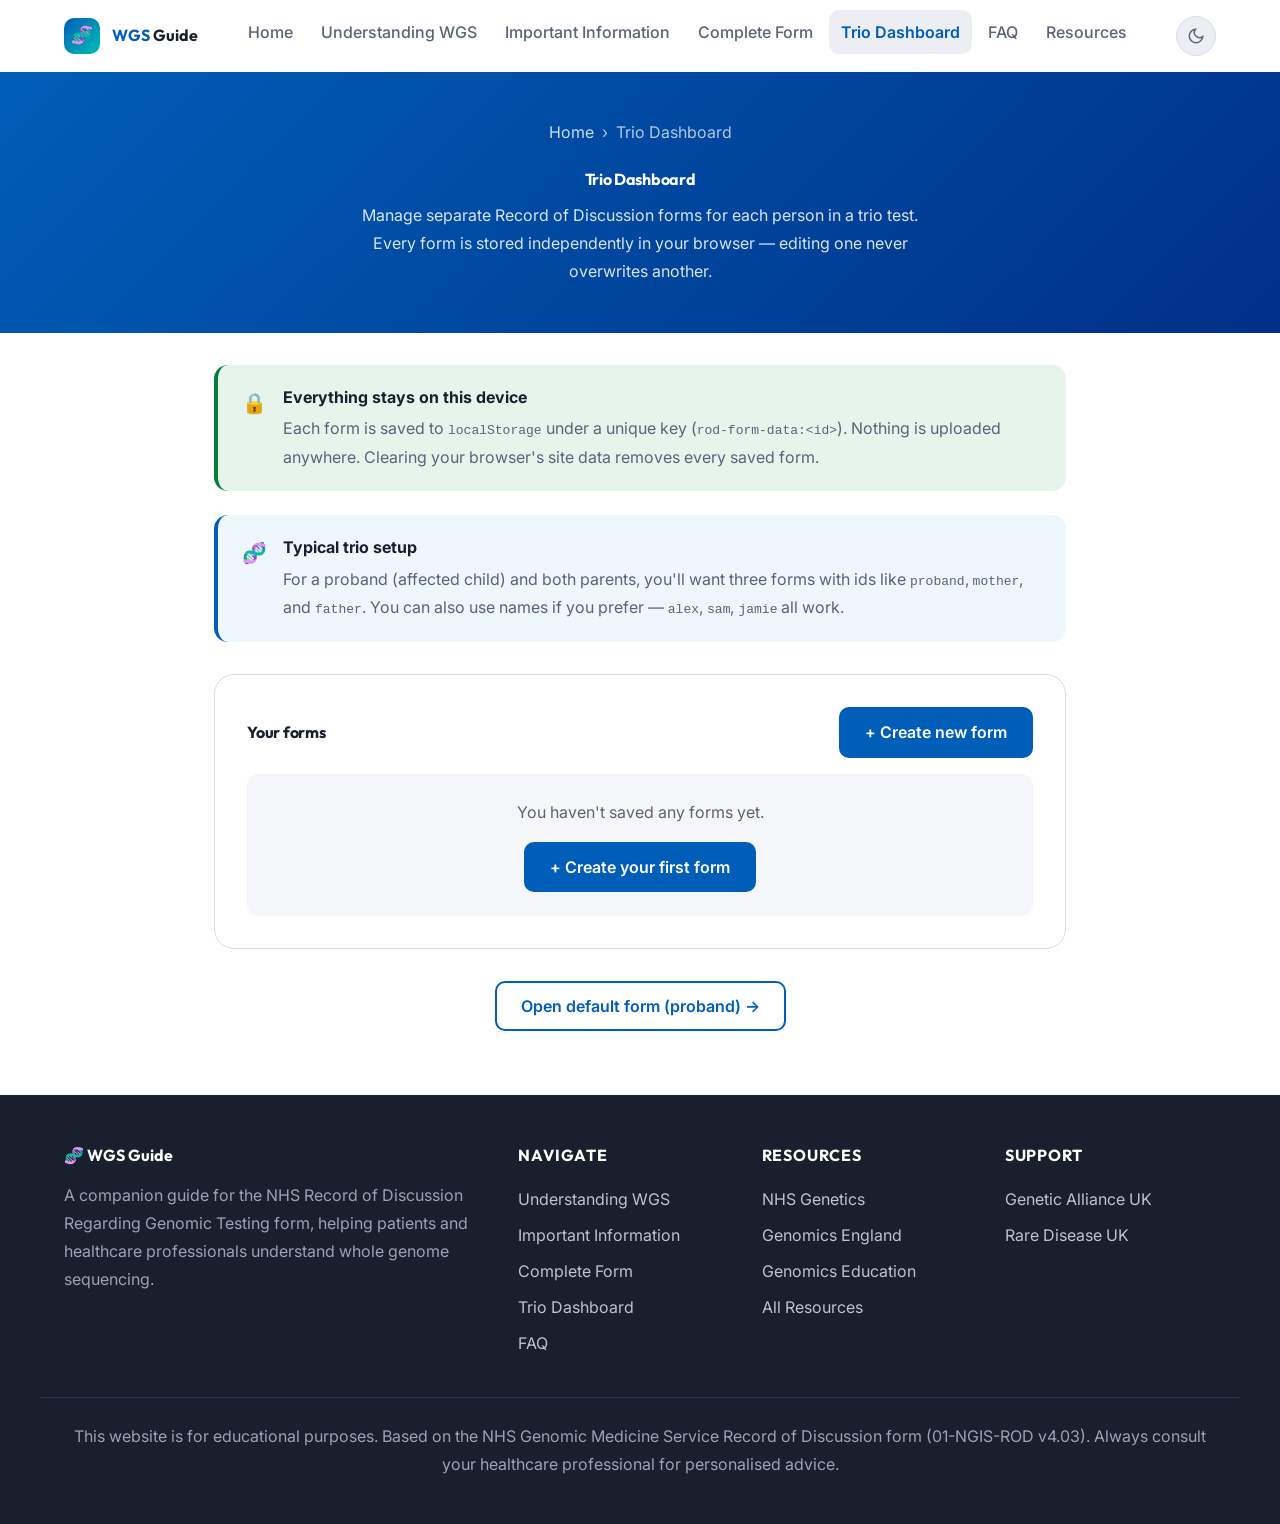
==== commit 59e30c58: "Replace inline styles with CSS classes, deduplicate CSS, align NHS colours Tier 1 design audit fixes" ====
--- a/dashboard.html
+++ b/dashboard.html
@@ -17,19 +17,19 @@
   <main id="main">
     <div class="page-header">
       <div class="page-header__content">
-        <div class="breadcrumb"><a href="index.html">Home</a><span>›</span><span>Trio Dashboard</span></div>
+        <div class="breadcrumb"><a href="index.html">Home</a><span aria-hidden="true">›</span><span>Trio Dashboard</span></div>
         <h1>Trio Dashboard</h1>
         <p>Manage separate Record of Discussion forms for each person in a trio test. Every form is stored independently in your browser — editing one never overwrites another.</p>
       </div>
     </div>
 
-    <div class="container" style="padding-top:var(--space-8);padding-bottom:var(--space-16);max-width:900px">
+    <div class="container page-content page-content--narrow">
 
       <div class="alert alert--success mb-6">
         <div class="alert__icon">🔒</div>
         <div class="alert__content">
           <div class="alert__title">Everything stays on this device</div>
-          <p class="alert__text" style="margin-bottom:0">Each form is saved to <code>localStorage</code> under a unique key (<code>rod-form-data:&lt;id&gt;</code>). Nothing is uploaded anywhere. Clearing your browser's site data removes every saved form.</p>
+          <p class="alert__text mb-0">Each form is saved to <code>localStorage</code> under a unique key (<code>rod-form-data:&lt;id&gt;</code>). Nothing is uploaded anywhere. Clearing your browser's site data removes every saved form.</p>
         </div>
       </div>
 
@@ -37,25 +37,25 @@
         <div class="alert__icon">🧬</div>
         <div class="alert__content">
           <div class="alert__title">Typical trio setup</div>
-          <p class="alert__text" style="margin-bottom:0">For a proband (affected child) and both parents, you'll want three forms with ids like <code>proband</code>, <code>mother</code>, and <code>father</code>. You can also use names if you prefer — <code>alex</code>, <code>sam</code>, <code>jamie</code> all work.</p>
+          <p class="alert__text mb-0">For a proband (affected child) and both parents, you'll want three forms with ids like <code>proband</code>, <code>mother</code>, and <code>father</code>. You can also use names if you prefer — <code>alex</code>, <code>sam</code>, <code>jamie</code> all work.</p>
         </div>
       </div>
 
-      <div class="form-section" style="margin-top:var(--space-8)">
-        <div style="display:flex;justify-content:space-between;align-items:center;flex-wrap:wrap;gap:var(--space-4);margin-bottom:var(--space-4)">
-          <h2 style="margin:0">Your forms</h2>
+      <div class="form-section mt-8">
+        <div class="dashboard-header">
+          <h2 class="mb-0">Your forms</h2>
           <button class="btn btn--primary" id="create-form-btn">+ Create new form</button>
         </div>
 
-        <div id="dashboard-empty" style="display:none;padding:var(--space-6);background:var(--surface-secondary);border-radius:12px;text-align:center">
-          <p style="margin-bottom:var(--space-4);color:var(--text-secondary)">You haven't saved any forms yet.</p>
+        <div id="dashboard-empty" class="dashboard-empty" style="display:none">
+          <p class="mb-4 text-muted">You haven't saved any forms yet.</p>
           <button class="btn btn--primary" id="create-form-btn-empty">+ Create your first form</button>
         </div>
 
         <div id="dashboard-list" class="dashboard-list"></div>
       </div>
 
-      <div style="margin-top:var(--space-8);text-align:center">
+      <div class="mt-8 text-center">
         <a href="form.html" class="btn btn--secondary">Open default form (proband) →</a>
       </div>
     </div>
--- a/css/design-system.css
+++ b/css/design-system.css
@@ -1,4 +1,7 @@
 /* WGS Record of Discussion — Design System */
+/* Google Fonts import with display=swap ensures text renders immediately with fallback fonts.
+   In offline scenarios (file:// URLs), the import fails silently and fallback fonts are used seamlessly.
+   Font stacks (Inter, Outfit) degrade gracefully to system fonts. */
 @import url('https://fonts.googleapis.com/css2?family=Inter:wght@300;400;500;600;700&family=Outfit:wght@400;500;600;700;800&display=swap');
 
 :root {
@@ -9,7 +12,7 @@
   --color-secondary-600:#009E94;--color-secondary-500:#00BFB3;--color-secondary-400:#33CFC5;
   --color-secondary-200:#99EFE9;--color-secondary-100:#CCF7F4;--color-secondary-50:#E6FBF9;
   --color-success:#007F3B;--color-success-bg:#E6F4EC;
-  --color-warning:#FFB81C;--color-warning-bg:#FFF8E6;
+  --color-warning:#FFD700;--color-warning-bg:#FFF9E6;
   --color-danger:#D5281B;--color-danger-bg:#FBEAE9;
   --color-info:#005EB8;--color-info-bg:#EDF7FC;
   --color-neutral-950:#0B0F19;--color-neutral-900:#1A1F2E;--color-neutral-800:#2D3348;
@@ -63,7 +66,7 @@
   --shadow-lg:0 10px 15px -3px rgba(0,0,0,0.3),0 4px 6px rgba(0,0,0,0.2);
   --shadow-xl:0 20px 25px -5px rgba(0,0,0,0.4),0 8px 10px rgba(0,0,0,0.2);
   --shadow-glow:0 0 40px rgba(65,182,230,0.15);
-  --color-success-bg:rgba(0,127,59,0.15);--color-warning-bg:rgba(255,184,28,0.12);
+  --color-success-bg:rgba(0,127,59,0.15);--color-warning-bg:rgba(255,215,0,0.12);
   --color-danger-bg:rgba(213,40,27,0.12);--color-info-bg:rgba(0,94,184,0.12);
 }
 
@@ -108,6 +111,13 @@
 .mb-2{margin-bottom:var(--space-2)}.mb-4{margin-bottom:var(--space-4)}
 .mb-6{margin-bottom:var(--space-6)}.mb-8{margin-bottom:var(--space-8)}
 .sr-only{position:absolute;width:1px;height:1px;padding:0;margin:-1px;overflow:hidden;clip:rect(0,0,0,0);white-space:nowrap;border-width:0}
+.mb-0{margin-bottom:0}
+.bg-secondary{background:var(--surface-secondary)}
+.text-measure{max-width:600px;margin-left:auto;margin-right:auto}
+.text-measure--sm{max-width:500px;margin-left:auto;margin-right:auto}
+.text-measure--wide{max-width:700px;margin-left:auto;margin-right:auto}
+.btn-group{display:flex;gap:var(--space-4);justify-content:center;flex-wrap:wrap}
+.btn-group--tight{display:flex;gap:var(--space-3);justify-content:center;flex-wrap:wrap}
 
 ::selection{background:var(--color-primary-200);color:var(--color-primary-900)}
 [data-theme="dark"] ::selection{background:var(--color-primary-800);color:var(--color-primary-100)}
@@ -124,6 +134,19 @@
 .animate-on-scroll.delay-1{transition-delay:100ms}.animate-on-scroll.delay-2{transition-delay:200ms}
 .animate-on-scroll.delay-3{transition-delay:300ms}.animate-on-scroll.delay-4{transition-delay:400ms}
 
+/* Hero Component Classes */
+.hero__lead{font-size:1.15rem;margin-bottom:0.75rem}
+.hero__note{font-size:0.9rem;opacity:0.85;margin-bottom:1.5rem}
+.btn--hero-ghost{background:rgba(255,255,255,0.15);color:white;border-color:rgba(255,255,255,0.4)}
+.btn--hero-ghost:hover{background:rgba(255,255,255,0.25);border-color:rgba(255,255,255,0.6)}
+.trust-bar{background:var(--surface-secondary);border-bottom:1px solid var(--color-neutral-100)}
+[data-theme="dark"] .trust-bar{border-color:var(--color-neutral-800)}
+.step-circle{width:36px;height:36px;border-radius:50%;color:white;display:flex;align-items:center;justify-content:center;font-weight:700;font-size:0.875rem}
+.step-circle--primary{background:var(--color-primary-600)}
+.step-circle--teal{background:var(--color-secondary-600)}
+.step-circle--green{background:var(--color-success)}
+.step-header{display:flex;align-items:center;gap:var(--space-3);margin-bottom:var(--space-4)}
+
 .skip-to-content{position:absolute;top:-100%;left:var(--space-4);padding:var(--space-3) var(--space-6);
   background:var(--color-primary-600);color:var(--text-inverse);font-weight:600;
   border-radius:0 0 var(--radius-md) var(--radius-md);z-index:var(--z-toast);transition:top var(--duration-fast) var(--ease-out)}
@@ -131,8 +154,18 @@
 
 @media print{
   body{background:white;color:black;font-size:11pt}
-  .nav,.theme-toggle,.skip-to-content,footer{display:none!important}
+  .nav,.theme-toggle,.skip-to-content,footer,.cookie-banner,
+  .hero__particles,.hero__bg,.nav__backdrop,.video-placeholder{display:none!important}
   .container{max-width:100%;padding:0}.section{padding:1rem 0}
+  .animate-on-scroll{opacity:1!important;transform:none!important}
+  .hero{background:none;min-height:auto;padding:2rem 0}
+  .hero__content{display:block}
+  .hero__text h1,.hero__text p{color:black}
+  .page-header{background:none;color:black;padding:1.5rem 0}
+  .page-header h1,.page-header p,.page-header .breadcrumb a,.page-header .breadcrumb span{color:black}
+  .card,.accordion,.form-section,.alert{box-shadow:none;border:1px solid #ccc}
+  a[href]::after{content:" (" attr(href) ")";font-size:0.8em;color:#666}
+  a[href^="#"]::after,a[href^="javascript"]::after,.nav a::after,.breadcrumb a::after{content:none}
 }
 
 /* Respect users who have asked the OS to reduce motion. */
--- a/css/components.css
+++ b/css/components.css
@@ -32,6 +32,10 @@
   .nav__links.open{transform:translateX(0)}
   .nav__link{font-size:var(--text-lg);padding:var(--space-3) var(--space-4)}
   .nav__hamburger{display:flex}
+  .nav__backdrop{display:none;position:fixed;inset:0;top:var(--nav-height);
+    background:rgba(11,15,25,0.5);z-index:calc(var(--z-overlay) - 1);
+    opacity:0;transition:opacity var(--duration-normal) var(--ease-out)}
+  .nav__backdrop.open{display:block;opacity:1}
 }
 
 /* ============ THEME TOGGLE ============ */
@@ -104,9 +108,9 @@
 .accordion__chevron{width:20px;height:20px;transition:transform var(--duration-normal) var(--ease-out);
   flex-shrink:0;color:var(--text-tertiary)}
 .accordion.open .accordion__chevron{transform:rotate(180deg);color:var(--color-primary-600)}
-.accordion__body{max-height:0;overflow:hidden;transition:max-height var(--duration-slow) var(--ease-out)}
-.accordion.open .accordion__body{max-height:2000px}
-.accordion__content{padding:var(--space-4) var(--space-6) var(--space-6);color:var(--text-secondary);
+.accordion__body{display:grid;grid-template-rows:0fr;transition:grid-template-rows var(--duration-slow) var(--ease-out)}
+.accordion.open .accordion__body{grid-template-rows:1fr}
+.accordion__content{overflow:hidden;padding:var(--space-4) var(--space-6) var(--space-6);color:var(--text-secondary);
   line-height:var(--leading-relaxed);font-size:var(--text-sm)}
 .accordion__content p:last-child{margin-bottom:0}
 .accordion__number{width:32px;height:32px;border-radius:var(--radius-full);
@@ -128,20 +132,20 @@
 .alert__text:last-child{margin-bottom:0}
 
 /* ============ VIDEO PLACEHOLDER ============ */
-.video-placeholder{position:relative;width:100%;padding-top:56.25%;border-radius:var(--radius-lg);
-  overflow:hidden;background:linear-gradient(135deg,var(--color-primary-900),var(--color-neutral-800));
-  cursor:pointer;margin:var(--space-4) 0;transition:all var(--duration-normal) var(--ease-out)}
-.video-placeholder:hover{box-shadow:var(--shadow-xl);transform:scale(1.01)}
-.video-placeholder__overlay{position:absolute;inset:0;display:flex;flex-direction:column;
-  align-items:center;justify-content:center;gap:var(--space-3)}
-.video-placeholder__play{width:64px;height:64px;border-radius:var(--radius-full);
-  background:rgba(255,255,255,0.2);backdrop-filter:blur(8px);display:flex;align-items:center;
-  justify-content:center;border:2px solid rgba(255,255,255,0.3);
-  transition:all var(--duration-normal) var(--ease-out)}
-.video-placeholder:hover .video-placeholder__play{background:var(--color-primary-600);border-color:var(--color-primary-600);transform:scale(1.1)}
-.video-placeholder__play svg{width:28px;height:28px;color:white;margin-left:3px}
-.video-placeholder__label{color:rgba(255,255,255,0.8);font-size:var(--text-sm);font-weight:500}
+.video-placeholder{display:flex;align-items:center;gap:var(--space-3);
+  padding:var(--space-3) var(--space-4);border-radius:var(--radius-md);
+  background:var(--surface-secondary);border:1px dashed var(--color-neutral-300);
+  margin:var(--space-4) 0;color:var(--text-tertiary);font-size:var(--text-sm)}
+.video-placeholder__overlay{display:flex;align-items:center;gap:var(--space-3)}
+.video-placeholder__play{width:32px;height:32px;border-radius:var(--radius-full);
+  background:var(--color-neutral-200);display:flex;align-items:center;
+  justify-content:center;flex-shrink:0}
+.video-placeholder__play svg{width:14px;height:14px;color:var(--text-tertiary);margin-left:1px}
+.video-placeholder__label{color:var(--text-tertiary);font-size:var(--text-sm);font-weight:500}
+.video-placeholder:hover{border-color:var(--color-neutral-400)}
 .video-placeholder iframe{position:absolute;inset:0;width:100%;height:100%;border:none}
+[data-theme="dark"] .video-placeholder{border-color:var(--color-neutral-700);background:var(--surface-tertiary)}
+[data-theme="dark"] .video-placeholder__play{background:var(--color-neutral-800)}
 
 /* ============ STEP INDICATOR ============ */
 .steps{display:flex;align-items:center;justify-content:center;gap:0;margin-bottom:var(--space-8);padding:0 var(--space-4)}
@@ -157,6 +161,8 @@
 .step.completed .step__label{color:var(--color-success)}
 .step__connector{width:60px;height:2px;background:var(--color-neutral-200);margin:0 var(--space-2);flex-shrink:0}
 .step.completed+.step__connector,.step__connector.completed{background:var(--color-success)}
+[data-theme="dark"] .step__circle{border-color:var(--color-neutral-600)}
+[data-theme="dark"] .step__connector{background:var(--color-neutral-700)}
 @media(max-width:640px){.step__label{display:none}.step__connector{width:30px}}
 
 /* ============ FORM ELEMENTS ============ */
@@ -192,16 +198,18 @@
 .form-check__label a{text-decoration:underline}
 
 /* ============ SIGNATURE PAD ============ */
-.signature-pad{border:2px dashed var(--color-neutral-300);border-radius:var(--radius-lg);
-  padding:var(--space-2);background:var(--surface-secondary);position:relative}
-.signature-pad canvas{width:100%;height:150px;cursor:crosshair;border-radius:var(--radius-md);display:block;touch-action:none}
-.signature-pad__actions{display:flex;justify-content:flex-end;gap:var(--space-2);margin-top:var(--space-2)}
-.signature-pad__label{position:absolute;top:50%;left:50%;transform:translate(-50%,-50%);
-  color:var(--text-tertiary);font-size:var(--text-sm);pointer-events:none;transition:opacity var(--duration-fast)}
-.signature-pad.has-signature .signature-pad__label{opacity:0}
+.signature-pad{border:2px dashed var(--color-neutral-300);border-radius:var(--radius-md);
+  padding:var(--space-2);position:relative;background:var(--surface-primary);margin-bottom:var(--space-4)}
+.signature-pad canvas{display:block;width:100%;cursor:crosshair;border-radius:var(--radius-sm)}
+.signature-pad__label{display:block;text-align:center;font-size:var(--text-xs);
+  color:var(--text-tertiary);padding:var(--space-1) 0;pointer-events:none}
+.signature-pad__actions{display:flex;justify-content:flex-end;padding-top:var(--space-2)}
+.signature-pad.has-signature{border-color:var(--color-primary-400)}
+.signature-pad.has-signature .signature-pad__label{display:none}
+[data-theme="dark"] .signature-pad{border-color:var(--color-neutral-600);background:var(--color-neutral-900)}
 
 /* ============ CHAT / FAQ ============ */
-.chat{display:flex;flex-direction:column;height:calc(100vh - var(--nav-height) - 200px);min-height:500px;
+.chat{display:flex;flex-direction:column;height:clamp(400px, calc(100vh - var(--nav-height) - 200px), 700px);
   border:1px solid var(--color-neutral-200);border-radius:var(--radius-xl);overflow:hidden;background:var(--surface-primary)}
 [data-theme="dark"] .chat{border-color:var(--color-neutral-800)}
 .chat__messages{flex:1;overflow-y:auto;padding:var(--space-6);display:flex;flex-direction:column;gap:var(--space-4)}
@@ -235,20 +243,21 @@
 [data-theme="dark"] .chat__chip{background:rgba(0,94,184,0.15);border-color:rgba(0,94,184,0.3);color:var(--color-primary-400)}
 
 /* ============ RESOURCE CARD ============ */
-.resource-card{display:flex;align-items:flex-start;gap:var(--space-4);padding:var(--space-5);
-  border:1px solid var(--color-neutral-200);border-radius:var(--radius-lg);
-  transition:all var(--duration-normal) var(--ease-out);text-decoration:none;color:inherit}
-.resource-card:hover{border-color:var(--color-primary-400);box-shadow:var(--shadow-md);text-decoration:none;transform:translateY(-2px)}
-[data-theme="dark"] .resource-card{border-color:var(--color-neutral-800)}
-.resource-card__icon{width:44px;height:44px;border-radius:var(--radius-md);display:flex;
-  align-items:center;justify-content:center;font-size:1.25rem;flex-shrink:0;
-  background:var(--color-primary-100);color:var(--color-primary-600)}
-[data-theme="dark"] .resource-card__icon{background:rgba(0,94,184,0.2)}
+.resource-card{display:flex;align-items:flex-start;gap:var(--space-4);background:var(--surface-primary);
+  border:1px solid var(--color-neutral-200);border-radius:var(--radius-lg);padding:var(--space-5);
+  text-decoration:none;transition:all var(--duration-fast);position:relative}
+.resource-card:hover{border-color:var(--color-primary-400);box-shadow:var(--shadow-lg);transform:translateY(-2px)}
+[data-theme="dark"] .resource-card{border-color:var(--color-neutral-700);background:var(--surface-secondary)}
+.resource-card__icon{width:48px;height:48px;border-radius:var(--radius-md);background:var(--color-primary-50);
+  color:var(--color-primary-600);display:flex;align-items:center;justify-content:center;
+  font-size:1.5rem;flex-shrink:0}
 .resource-card__content{flex:1;min-width:0}
-.resource-card__title{font-weight:700;font-size:var(--text-sm);margin-bottom:var(--space-1);color:var(--text-primary)}
-.resource-card__desc{font-size:var(--text-xs);color:var(--text-secondary);line-height:var(--leading-relaxed);margin-bottom:0}
-.resource-card__badge{font-size:var(--text-xs);font-weight:600;padding:2px var(--space-2);
-  border-radius:var(--radius-full);background:var(--color-primary-100);color:var(--color-primary-600);white-space:nowrap}
+.resource-card__title{font-weight:700;font-size:var(--text-base);color:var(--text-primary);margin-bottom:var(--space-1)}
+.resource-card__desc{font-size:var(--text-sm);color:var(--text-secondary);line-height:var(--leading-relaxed);margin:0}
+.resource-card__badge{position:absolute;top:var(--space-3);right:var(--space-3);font-size:var(--text-xs);
+  font-weight:600;background:var(--color-primary-50);color:var(--color-primary-600);
+  padding:2px 8px;border-radius:var(--radius-full)}
+[data-theme="dark"] .resource-card__badge{background:rgba(0,94,184,0.2);color:var(--color-primary-400)}
 
 /* ============ FOOTER ============ */
 .footer{background:var(--color-neutral-900);color:var(--color-neutral-400);padding:var(--space-12) 0 var(--space-8)}
@@ -256,7 +265,14 @@
 .footer a:hover{color:white}
 .footer__inner{display:grid;grid-template-columns:2fr 1fr 1fr 1fr;gap:var(--space-8);
   max-width:var(--container-xl);margin:0 auto;padding:0 var(--space-6)}
-@media(max-width:768px){.footer__inner{grid-template-columns:1fr}}
+@media(max-width:768px){
+  .footer__inner{grid-template-columns:1fr 1fr;gap:var(--space-4)}
+  .footer__inner > :first-child{grid-column:1 / -1}
+  .footer__desc{font-size:var(--text-xs)}
+  .footer__heading{font-size:var(--text-xs);margin-bottom:var(--space-2)}
+  .footer__list a{font-size:var(--text-xs)}
+  .footer__list li{margin-bottom:var(--space-1)}
+}
 .footer__brand{font-family:var(--font-heading);font-size:var(--text-xl);font-weight:700;color:white;margin-bottom:var(--space-3)}
 .footer__desc{font-size:var(--text-sm);line-height:var(--leading-relaxed);margin-bottom:0}
 .footer__heading{font-family:var(--font-heading);font-weight:700;color:white;font-size:var(--text-sm);
@@ -277,7 +293,7 @@
   display:grid;grid-template-columns:1fr 1fr;gap:var(--space-12);align-items:center}
 @media(max-width:768px){.hero__content{grid-template-columns:1fr;text-align:center}}
 .hero__text h1{color:white;margin-bottom:var(--space-6)}
-.hero__text p{color:rgba(255,255,255,0.85);font-size:var(--text-lg);margin-bottom:var(--space-8)}
+.hero__text p{color:rgba(255,255,255,0.85);font-size:var(--text-lg);margin-bottom:var(--space-4)}
 .hero__actions{display:flex;gap:var(--space-4);flex-wrap:wrap}
 @media(max-width:768px){.hero__actions{justify-content:center}}
 .hero__visual{display:flex;align-items:center;justify-content:center}
@@ -293,17 +309,15 @@
 .dna-base::after{right:-6px;background:var(--color-secondary-400)}
 
 /* ============ PAGE HEADER ============ */
-.page-header{background:linear-gradient(135deg,var(--color-primary-900),var(--color-primary-700));
-  padding:var(--space-16) 0 var(--space-12);position:relative;overflow:hidden}
-.page-header::after{content:'';position:absolute;bottom:0;left:0;right:0;height:60px;
-  background:linear-gradient(to bottom,transparent,var(--surface-primary))}
-.page-header__content{position:relative;z-index:1;max-width:var(--container-xl);margin:0 auto;padding:0 var(--space-6)}
-.page-header h1{color:white;margin-bottom:var(--space-4)}
-.page-header p{color:rgba(255,255,255,0.8);font-size:var(--text-lg);max-width:700px}
-.page-header .breadcrumb{display:flex;gap:var(--space-2);margin-bottom:var(--space-4);font-size:var(--text-sm)}
-.page-header .breadcrumb a{color:rgba(255,255,255,0.6)}
-.page-header .breadcrumb a:hover{color:white}
-.page-header .breadcrumb span{color:rgba(255,255,255,0.4)}
+.page-header{background:linear-gradient(135deg,var(--color-primary-600) 0%,var(--color-primary-800) 100%);
+  padding:var(--space-12) var(--space-6);color:white;text-align:center}
+.page-header__content{max-width:var(--container-md);margin:0 auto}
+.page-header h1{color:white;margin-bottom:var(--space-3)}
+.page-header p{color:rgba(255,255,255,0.85);font-size:var(--text-lg);max-width:600px;margin:0 auto}
+.breadcrumb{display:flex;align-items:center;justify-content:center;gap:var(--space-2);
+  font-size:var(--text-sm);color:rgba(255,255,255,0.7);margin-bottom:var(--space-6)}
+.breadcrumb a{color:rgba(255,255,255,0.8);text-decoration:none}
+.breadcrumb a:hover{color:white;text-decoration:underline}
 
 /* ============ UNDERSTANDING CHECKBOX ============ */
 .understand-check{display:flex;align-items:center;gap:var(--space-3);padding:var(--space-3) var(--space-4);
@@ -356,7 +370,7 @@
   .card__title{font-size:var(--text-lg)}
 
   /* Chat / FAQ */
-  .chat{height:60vh;min-height:400px}
+  .chat{height:clamp(350px, 60vh, 500px);min-height:auto}
   .chat__messages{padding:var(--space-4)}
   .chat__bubble{max-width:92%}
   .chat__chips{padding:0 var(--space-4) var(--space-3)}
@@ -368,8 +382,9 @@
   .signature-pad canvas{height:120px}
 
   /* Footer */
-  .footer{padding:var(--space-8) 0 var(--space-6)}
-  .footer__inner{gap:var(--space-6)}
+  .footer{padding:var(--space-6) 0 var(--space-4)}
+  .footer__inner{gap:var(--space-3)}
+  .footer__bottom{margin-top:var(--space-4);padding-top:var(--space-4)}
 
   /* Accordion */
   .accordion__header{padding:var(--space-4);font-size:var(--text-sm)}
@@ -403,12 +418,17 @@
 @media(hover:none){
   .card:hover,.resource-card:hover,.btn:hover{transform:none}
   .video-placeholder:hover{transform:none}
-  .card--interactive:hover{box-shadow:none}
+  .card--interactive:hover{box-shadow:none;border-color:var(--color-neutral-200)}
+  .accordion__header:hover{background:var(--surface-secondary)}
+  .resource-card:hover{box-shadow:none;border-color:var(--color-neutral-200)}
+  .btn:hover{transform:none;box-shadow:none}
+  .nav__link:hover{background:transparent}
 }
 
 /* Trio dashboard list */
 .dashboard-list{display:flex;flex-direction:column;gap:var(--space-3)}
-.dashboard-row{display:flex;justify-content:space-between;align-items:center;gap:var(--space-4);padding:var(--space-4);background:var(--surface-secondary);border:1px solid var(--border-primary);border-radius:12px;flex-wrap:wrap}
+.dashboard-row{display:flex;justify-content:space-between;align-items:center;gap:var(--space-4);padding:var(--space-4);background:var(--surface-secondary);border:1px solid var(--color-neutral-200);border-radius:12px;flex-wrap:wrap}
+[data-theme="dark"] .dashboard-row{border-color:var(--color-neutral-700);background:var(--surface-tertiary)}
 .dashboard-row__main{flex:1;min-width:0}
 .dashboard-row__id{display:inline-block;font-family:var(--font-mono,monospace);font-size:var(--text-xs);font-weight:700;text-transform:uppercase;letter-spacing:0.04em;padding:2px 8px;border-radius:6px;background:var(--color-primary-100,#e6f0ff);color:var(--color-primary-600);margin-bottom:var(--space-2)}
 [data-theme="dark"] .dashboard-row__id{background:var(--color-primary-800,#1a2744);color:var(--color-primary-300,#8ab4ff)}
--- a/css/pages.css
+++ b/css/pages.css
@@ -41,11 +41,14 @@
 .discussion-point__expand{border:none;background:none;color:var(--text-link);font-size:var(--text-xs);
   font-weight:600;cursor:pointer;padding:0 var(--space-6) var(--space-2);display:flex;align-items:center;gap:var(--space-1)}
 .discussion-point__expand:hover{text-decoration:underline}
-.discussion-point__explanation{padding:0 var(--space-6);max-height:0;overflow:hidden;
-  transition:max-height var(--duration-slow) var(--ease-out),padding var(--duration-slow) var(--ease-out)}
-.discussion-point__explanation.open{max-height:1000px;padding:var(--space-4) var(--space-6)}
+.discussion-point__explanation{display:grid;grid-template-rows:0fr;
+  transition:grid-template-rows var(--duration-slow) var(--ease-out)}
+.discussion-point__explanation.open{grid-template-rows:1fr}
 .discussion-point__explanation-inner{background:var(--color-info-bg);border-radius:var(--radius-md);
   padding:var(--space-4);font-size:var(--text-sm);color:var(--text-secondary);line-height:var(--leading-relaxed)}
+.discussion-point__explanation > .discussion-point__explanation-inner{overflow:hidden;
+  padding:0 var(--space-6);transition:padding var(--duration-slow) var(--ease-out)}
+.discussion-point__explanation.open > .discussion-point__explanation-inner{padding:var(--space-4) var(--space-6)}
 .discussion-point__actions{display:flex;align-items:center;justify-content:space-between;
   padding:var(--space-3) var(--space-6);border-top:1px solid var(--color-neutral-100);background:var(--surface-secondary)}
 [data-theme="dark"] .discussion-point__actions{border-color:var(--color-neutral-800);background:var(--surface-tertiary)}
@@ -134,10 +137,50 @@
 .empty-state__icon{font-size:3rem;margin-bottom:var(--space-4)}
 
 /* ============ PROGRESS BAR ============ */
+.progress-bar__label{font-size:var(--text-xs);color:var(--text-tertiary);text-align:center;margin-bottom:var(--space-2)}
 .progress-bar{width:100%;height:6px;background:var(--color-neutral-200);border-radius:var(--radius-full);
   overflow:hidden;margin-bottom:var(--space-4)}
 .progress-bar__fill{height:100%;background:linear-gradient(90deg,var(--color-primary-600),var(--color-secondary-500));
   border-radius:var(--radius-full);transition:width var(--duration-slow) var(--ease-out)}
+
+/* ============ PAGE CONTENT LAYOUT ============ */
+.page-content{padding-top:var(--space-8);padding-bottom:var(--space-16)}
+.page-content--narrow{max-width:900px;margin-left:auto;margin-right:auto}
+.page-content--medium{max-width:1000px;margin-left:auto;margin-right:auto}
+
+/* ============ SUBSECTION HEADINGS ============ */
+.subsection-heading{margin-top:var(--space-6);margin-bottom:var(--space-3)}
+
+/* ============ FORM COMPONENTS ============ */
+.form-check--inline{padding:0}
+.form-check__label--success{font-weight:600;color:var(--color-success)}
+.form-options{display:flex;flex-direction:column;gap:var(--space-3)}
+.form-options--tight{display:flex;flex-direction:column;gap:var(--space-2)}
+.btn--email{background:var(--color-secondary-500)}
+.btn--email:hover{background:var(--color-secondary-600)}
+[data-theme="dark"] .btn--email{background:var(--color-secondary-400)}
+[data-theme="dark"] .btn--email:hover{background:var(--color-secondary-300)}
+
+/* ============ DASHBOARD ============ */
+.dashboard-header{display:flex;justify-content:space-between;align-items:center;flex-wrap:wrap;gap:var(--space-4);margin-bottom:var(--space-4)}
+.dashboard-empty{padding:var(--space-6);background:var(--surface-secondary);border-radius:12px;text-align:center}
+
+/* ============ RESOURCE CARD ICONS ============ */
+.resource-card__icon--teal{background:var(--color-secondary-100);color:var(--color-secondary-600)}
+.resource-card__icon--amber{background:var(--color-warning-bg);color:#B8860B}
+.resource-card__icon--info{background:var(--color-info-bg);color:var(--color-info)}
+.resource-card__icon--success{background:var(--color-success-bg);color:var(--color-success)}
+[data-theme="dark"] .resource-card__icon--teal{background:rgba(0,191,179,0.2)}
+[data-theme="dark"] .resource-card__icon--amber{background:rgba(255,184,28,0.15)}
+[data-theme="dark"] .resource-card__icon--info{background:rgba(0,94,184,0.2)}
+[data-theme="dark"] .resource-card__icon--success{background:rgba(0,127,59,0.2)}
+
+/* ============ PITFALL SECTION ICONS ============ */
+.pitfall-section__icon--warning{background:var(--color-warning-bg)}
+.pitfall-section__icon--danger{background:var(--color-danger-bg)}
+.pitfall-section__icon--info{background:var(--color-info-bg)}
+.pitfall-section__icon--success{background:var(--color-success-bg)}
+.pitfall-section__icon--teal{background:var(--color-secondary-50)}
 
 /* ============ COOKIE BANNER ============ */
 .cookie-banner{position:fixed;bottom:0;left:0;right:0;background:var(--surface-glass);
@@ -150,41 +193,3 @@
 .cookie-banner__text{font-size:var(--text-sm);color:var(--text-secondary);flex:1;min-width:300px}
 .cookie-banner__actions{display:flex;gap:var(--space-3)}
 
-/* ============ RESOURCE CARDS ============ */
-.resource-card{display:flex;align-items:flex-start;gap:var(--space-4);background:var(--surface-primary);
-  border:1px solid var(--color-neutral-200);border-radius:var(--radius-lg);padding:var(--space-5);
-  text-decoration:none;transition:all var(--duration-fast);position:relative}
-.resource-card:hover{border-color:var(--color-primary-400);box-shadow:var(--shadow-lg);transform:translateY(-2px)}
-[data-theme="dark"] .resource-card{border-color:var(--color-neutral-700);background:var(--surface-secondary)}
-.resource-card__icon{width:48px;height:48px;border-radius:var(--radius-md);background:var(--color-primary-50);
-  color:var(--color-primary-600);display:flex;align-items:center;justify-content:center;
-  font-size:1.5rem;flex-shrink:0}
-.resource-card__content{flex:1;min-width:0}
-.resource-card__title{font-weight:700;font-size:var(--text-base);color:var(--text-primary);margin-bottom:var(--space-1)}
-.resource-card__desc{font-size:var(--text-sm);color:var(--text-secondary);line-height:var(--leading-relaxed);margin:0}
-.resource-card__badge{position:absolute;top:var(--space-3);right:var(--space-3);font-size:var(--text-xs);
-  font-weight:600;background:var(--color-primary-50);color:var(--color-primary-600);
-  padding:2px 8px;border-radius:var(--radius-full)}
-[data-theme="dark"] .resource-card__badge{background:rgba(0,94,184,0.2);color:var(--color-primary-400)}
-
-/* ============ SIGNATURE PAD ============ */
-.signature-pad{border:2px dashed var(--color-neutral-300);border-radius:var(--radius-md);
-  padding:var(--space-2);position:relative;background:var(--surface-primary);margin-bottom:var(--space-4)}
-.signature-pad canvas{display:block;width:100%;cursor:crosshair;border-radius:var(--radius-sm)}
-.signature-pad__label{display:block;text-align:center;font-size:var(--text-xs);
-  color:var(--text-tertiary);padding:var(--space-1) 0;pointer-events:none}
-.signature-pad__actions{display:flex;justify-content:flex-end;padding-top:var(--space-2)}
-.signature-pad.has-signature{border-color:var(--color-primary-400)}
-.signature-pad.has-signature .signature-pad__label{display:none}
-[data-theme="dark"] .signature-pad{border-color:var(--color-neutral-600);background:var(--color-neutral-900)}
-
-/* ============ PAGE HEADER ============ */
-.page-header{background:linear-gradient(135deg,var(--color-primary-600) 0%,var(--color-primary-800) 100%);
-  padding:var(--space-12) var(--space-6);color:white;text-align:center}
-.page-header__content{max-width:var(--container-md);margin:0 auto}
-.page-header h1{color:white;margin-bottom:var(--space-3)}
-.page-header p{color:rgba(255,255,255,0.85);font-size:var(--text-lg);max-width:600px;margin:0 auto}
-.breadcrumb{display:flex;align-items:center;justify-content:center;gap:var(--space-2);
-  font-size:var(--text-sm);color:rgba(255,255,255,0.7);margin-bottom:var(--space-6)}
-.breadcrumb a{color:rgba(255,255,255,0.8);text-decoration:none}
-.breadcrumb a:hover{color:white;text-decoration:underline}
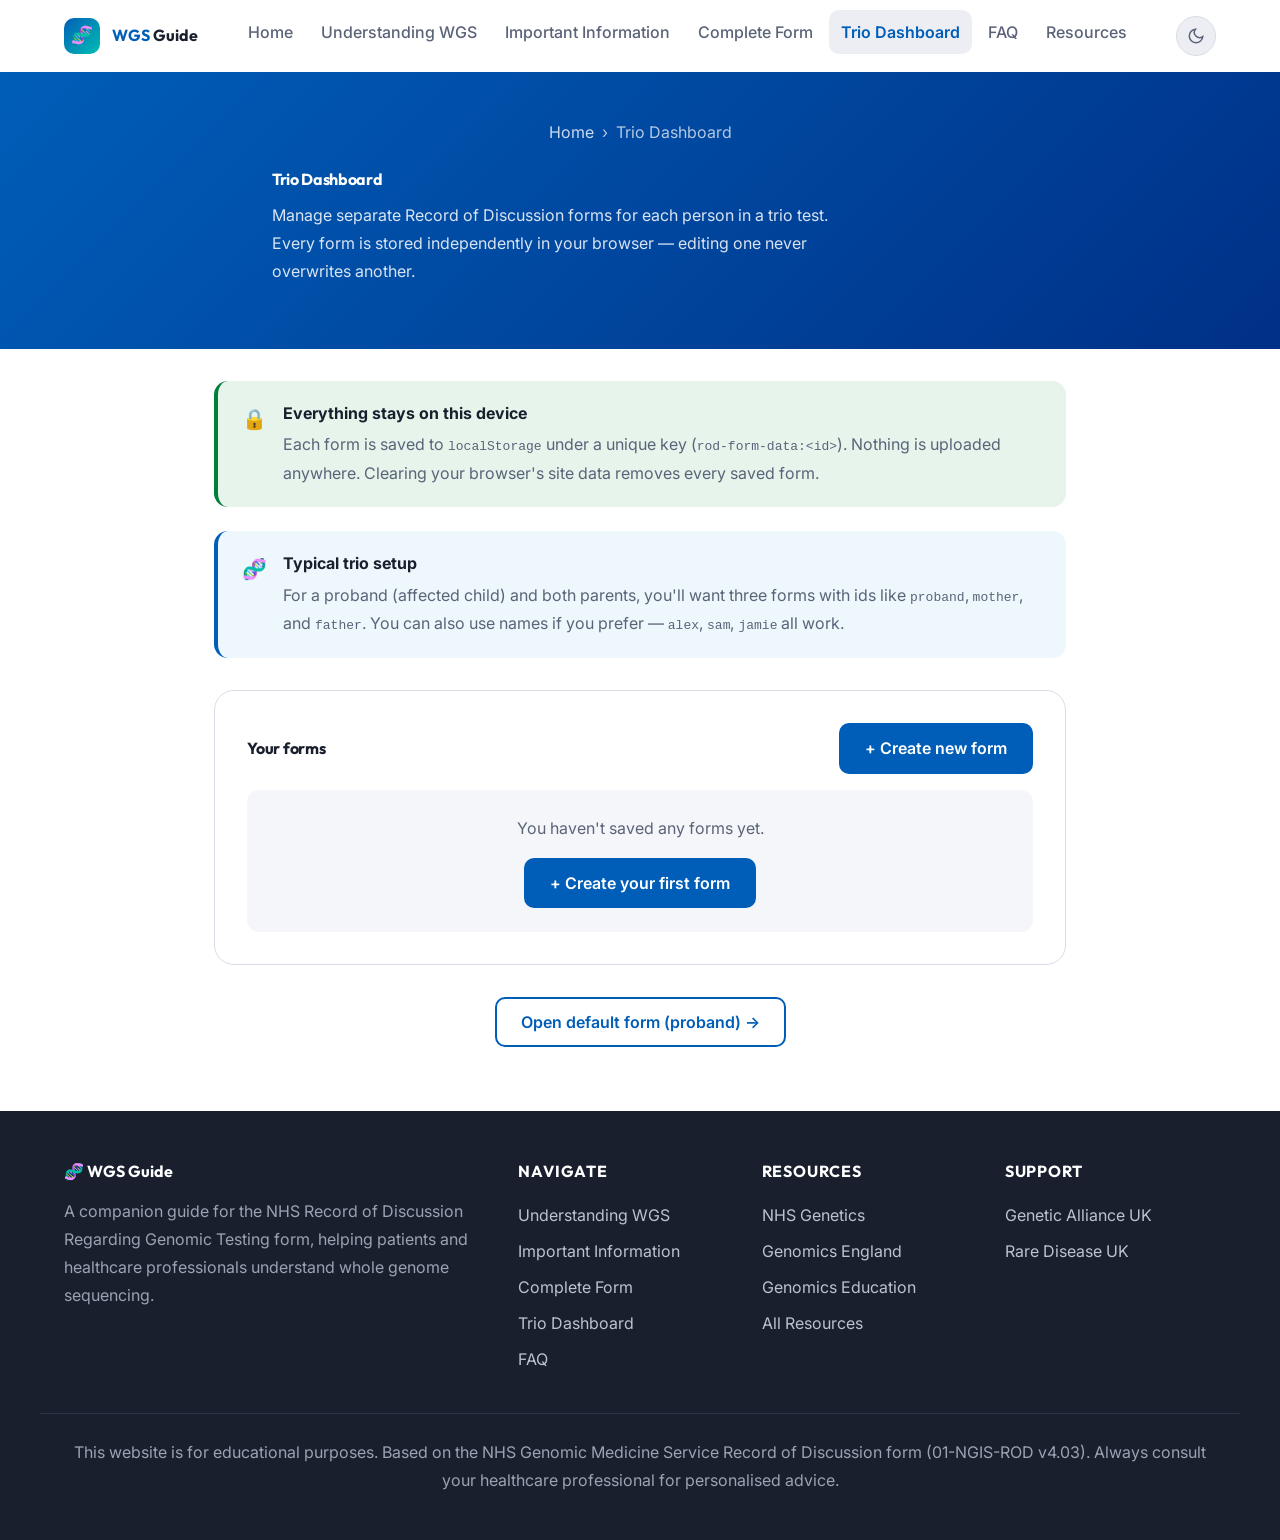
==== commit 56026e2c: "Fix mobile layout: horizontal overflow, padding, alignment and safe-area support" ====
--- a/dashboard.html
+++ b/dashboard.html
@@ -2,7 +2,7 @@
 <html lang="en">
 <head>
   <meta charset="UTF-8">
-  <meta name="viewport" content="width=device-width, initial-scale=1.0">
+  <meta name="viewport" content="width=device-width, initial-scale=1.0, viewport-fit=cover">
   <title>Trio Dashboard — WGS Guide</title>
   <meta name="description" content="Manage multiple Record of Discussion forms for a trio test. Each family member can have their own independent form stored only in your browser.">
   <link rel="stylesheet" href="css/design-system.css">
--- a/css/design-system.css
+++ b/css/design-system.css
@@ -71,7 +71,8 @@
 }
 
 *,*::before,*::after{box-sizing:border-box;margin:0;padding:0}
-html{scroll-behavior:smooth;-webkit-text-size-adjust:100%;scroll-padding-top:calc(var(--nav-height)+var(--space-4))}
+html{scroll-behavior:smooth;-webkit-text-size-adjust:100%;scroll-padding-top:calc(var(--nav-height)+var(--space-4));
+  overflow-x:hidden}
 body{font-family:var(--font-body);font-size:var(--text-base);line-height:var(--leading-normal);
   color:var(--text-primary);background:var(--surface-primary);-webkit-font-smoothing:antialiased;
   min-height:100vh;overflow-x:hidden;transition:background var(--duration-slow) var(--ease-out),color var(--duration-slow) var(--ease-out)}
@@ -91,7 +92,9 @@
 li{margin-bottom:var(--space-2);line-height:var(--leading-relaxed)}
 img{max-width:100%;height:auto;display:block}
 
-.container{width:100%;max-width:var(--container-xl);margin:0 auto;padding:0 var(--space-6)}
+.container{width:100%;max-width:var(--container-xl);margin:0 auto;
+  padding:0 max(var(--space-6),env(safe-area-inset-right,0px));
+  padding-left:max(var(--space-6),env(safe-area-inset-left,0px))}
 .container--narrow{max-width:var(--container-md)}
 .section{padding:var(--space-16) 0}.section--lg{padding:var(--space-24) 0}
 .section--sm{padding:var(--space-8) 0}
--- a/css/components.css
+++ b/css/components.css
@@ -28,8 +28,9 @@
 @media(max-width:768px){
   .nav__links{position:fixed;top:var(--nav-height);left:0;right:0;bottom:0;background:var(--surface-primary);
     flex-direction:column;padding:var(--space-6);gap:var(--space-2);
-    transform:translateX(100%);transition:transform var(--duration-normal) var(--ease-out);z-index:var(--z-overlay)}
-  .nav__links.open{transform:translateX(0)}
+    transform:translateX(100%);transition:transform var(--duration-normal) var(--ease-out),visibility 0s linear var(--duration-normal);
+    z-index:var(--z-overlay);visibility:hidden}
+  .nav__links.open{transform:translateX(0);visibility:visible;transition:transform var(--duration-normal) var(--ease-out),visibility 0s}
   .nav__link{font-size:var(--text-lg);padding:var(--space-3) var(--space-4)}
   .nav__hamburger{display:flex}
   .nav__backdrop{display:none;position:fixed;inset:0;top:var(--nav-height);
@@ -291,7 +292,7 @@
 .hero__particle{position:absolute;width:4px;height:4px;background:rgba(255,255,255,0.3);border-radius:50%;animation:float 6s ease-in-out infinite}
 .hero__content{position:relative;z-index:2;max-width:var(--container-xl);margin:0 auto;padding:0 var(--space-6);
   display:grid;grid-template-columns:1fr 1fr;gap:var(--space-12);align-items:center}
-@media(max-width:768px){.hero__content{grid-template-columns:1fr;text-align:center}}
+@media(max-width:768px){.hero__content{grid-template-columns:1fr}}
 .hero__text h1{color:white;margin-bottom:var(--space-6)}
 .hero__text p{color:rgba(255,255,255,0.85);font-size:var(--text-lg);margin-bottom:var(--space-4)}
 .hero__actions{display:flex;gap:var(--space-4);flex-wrap:wrap}
@@ -310,10 +311,11 @@
 
 /* ============ PAGE HEADER ============ */
 .page-header{background:linear-gradient(135deg,var(--color-primary-600) 0%,var(--color-primary-800) 100%);
-  padding:var(--space-12) var(--space-6);color:white;text-align:center}
-.page-header__content{max-width:var(--container-md);margin:0 auto}
+  padding:var(--space-12) max(var(--space-6),env(safe-area-inset-right,0px)) var(--space-12) max(var(--space-6),env(safe-area-inset-left,0px));
+  color:white;box-sizing:border-box;max-width:100%}
+.page-header__content{max-width:var(--container-md);margin:0 auto;padding:0 var(--space-4)}
 .page-header h1{color:white;margin-bottom:var(--space-3)}
-.page-header p{color:rgba(255,255,255,0.85);font-size:var(--text-lg);max-width:600px;margin:0 auto}
+.page-header p{color:rgba(255,255,255,0.85);font-size:var(--text-lg);max-width:600px}
 .breadcrumb{display:flex;align-items:center;justify-content:center;gap:var(--space-2);
   font-size:var(--text-sm);color:rgba(255,255,255,0.7);margin-bottom:var(--space-6)}
 .breadcrumb a{color:rgba(255,255,255,0.8);text-decoration:none}
@@ -328,13 +330,16 @@
 
 /* ============ MOBILE-FIRST RESPONSIVE ============ */
 @media(max-width:480px){
-  /* Spacing & containers */
-  .container{padding-left:var(--space-4);padding-right:var(--space-4)}
+  /* Spacing & containers — generous mobile padding so text never hugs the edge */
+  .container{padding-left:max(var(--space-8),env(safe-area-inset-left,0px));
+    padding-right:max(var(--space-8),env(safe-area-inset-right,0px))}
   .section{padding:var(--space-8) 0}
   .hero{padding:var(--space-12) 0;min-height:auto}
+  .hero__content{padding-left:max(var(--space-8),env(safe-area-inset-left,0px));padding-right:max(var(--space-8),env(safe-area-inset-right,0px))}
+  .hero__text{text-align:center}
   .hero__text h1{font-size:1.6rem;margin-bottom:var(--space-4)}
   .hero__text p{font-size:var(--text-base);margin-bottom:var(--space-4)}
-  .hero__actions{flex-direction:column;gap:var(--space-3)}
+  .hero__actions{flex-direction:column;gap:var(--space-3);align-items:center}
   .hero__actions .btn{width:100%;justify-content:center}
 
   /* Form page */
@@ -360,10 +365,11 @@
   .alert__title{font-size:var(--text-sm)}
   .alert__text{font-size:var(--text-xs)}
 
-  /* Page header */
-  .page-header{padding:var(--space-10) 0 var(--space-8)}
+  /* Page header — centre-align on small screens so text isn't left-flush */
+  .page-header{padding:var(--space-10) max(var(--space-8),env(safe-area-inset-right,0px)) var(--space-8) max(var(--space-8),env(safe-area-inset-left,0px))}
+  .page-header__content{text-align:center;padding:0 var(--space-4)}
   .page-header h1{font-size:1.6rem}
-  .page-header p{font-size:var(--text-base)}
+  .page-header p{font-size:var(--text-base);margin-left:auto;margin-right:auto}
 
   /* Cards */
   .card{padding:var(--space-4)}
@@ -407,7 +413,14 @@
 
 /* Tablet tweaks */
 @media(min-width:481px) and (max-width:768px){
+  .container{padding-left:max(var(--space-8),env(safe-area-inset-left,0px));
+    padding-right:max(var(--space-8),env(safe-area-inset-right,0px))}
+  .page-header{padding-left:max(var(--space-8),env(safe-area-inset-left,0px));
+    padding-right:max(var(--space-8),env(safe-area-inset-right,0px))}
+  .page-header__content{text-align:center;padding:0 var(--space-4)}
+  .page-header p{margin-left:auto;margin-right:auto}
   .hero{min-height:auto;padding:var(--space-16) 0}
+  .hero__content{padding-left:max(var(--space-8),env(safe-area-inset-left,0px));padding-right:max(var(--space-8),env(safe-area-inset-right,0px))}
   .hero__text h1{font-size:2rem}
   .form-nav>div{flex-wrap:wrap}
   .choice-card__options{flex-direction:column}
--- a/css/pages.css
+++ b/css/pages.css
@@ -64,7 +64,7 @@
   align-items:center;justify-content:center;font-size:1.75rem;margin-bottom:var(--space-4)}
 
 /* ============ FAQ PAGE ============ */
-.faq-hero{text-align:center;padding:var(--space-8) 0}
+.faq-hero{padding:var(--space-8) 0}
 .faq-search{max-width:600px;margin:var(--space-6) auto 0;position:relative}
 .faq-search__input{width:100%;padding:var(--space-4) var(--space-6) var(--space-4) var(--space-12);
   font-size:var(--text-lg);border:2px solid var(--color-neutral-200);border-radius:var(--radius-full);
